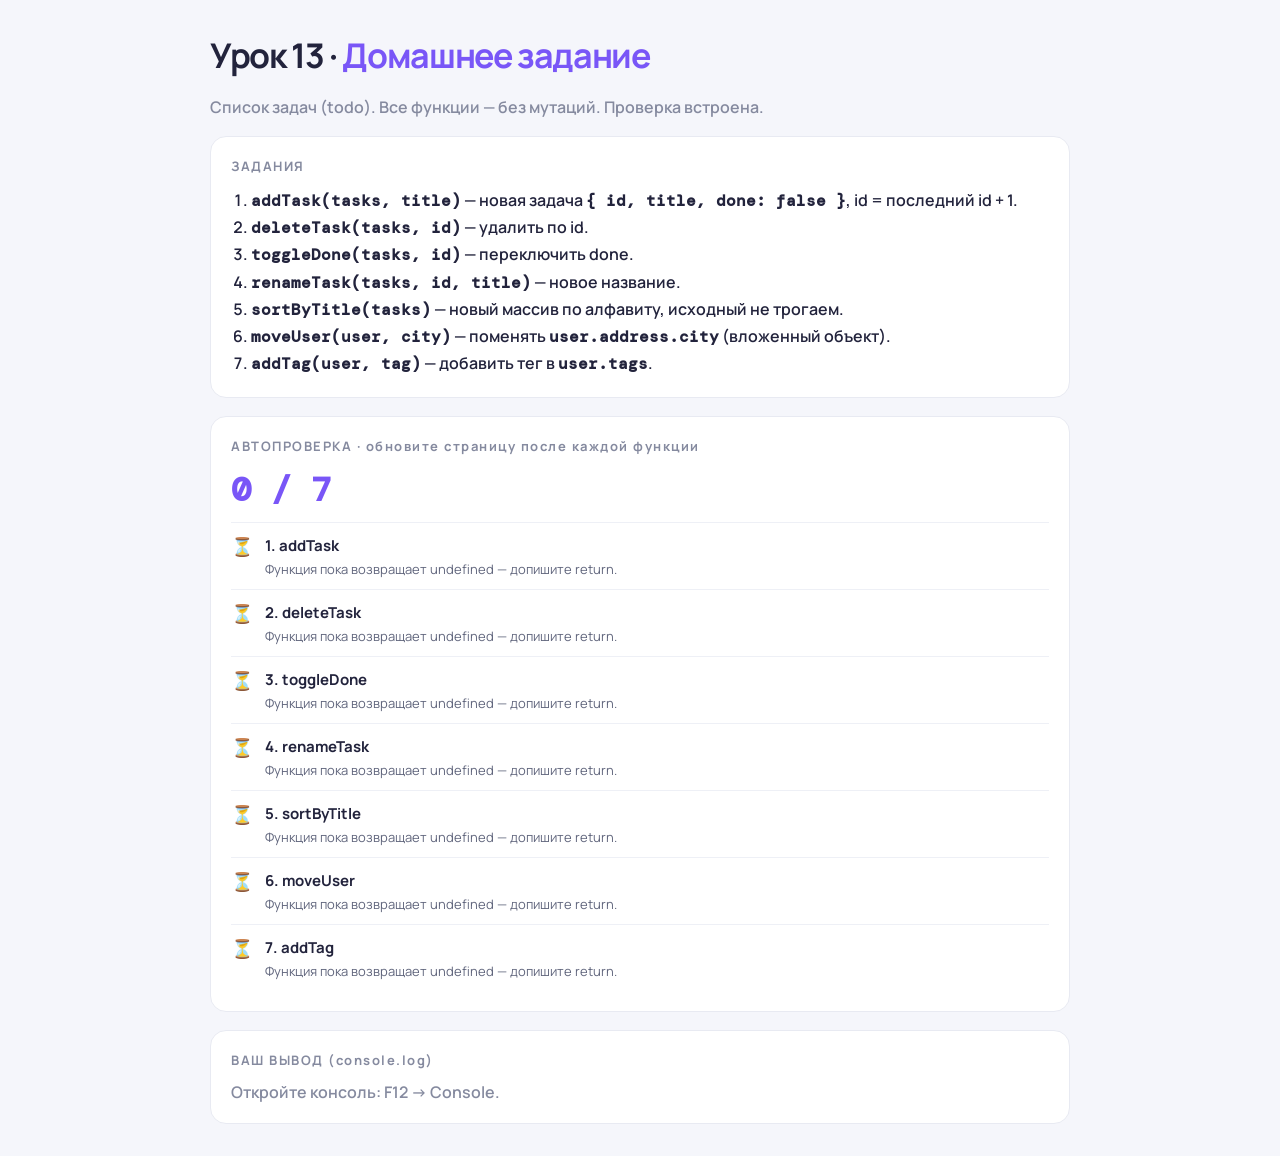
==== materials/homework/index.html @ b68f6bb7 "Lesson 13: references and immutable updates — slides, practice, homework, summary Co-Authored-By: Cl" ====
<!doctype html>
<html lang="ru">
<head>
  <meta charset="UTF-8" />
  <meta name="viewport" content="width=device-width,initial-scale=1" />
  <title>Урок 13 · Домашнее задание</title>
  <link href="https://fonts.googleapis.com/css2?family=DM+Mono:wght@400;500&family=Manrope:wght@500;700;800&display=swap" rel="stylesheet">
  <link rel="stylesheet" href="./page.css" />
</head>
<body>
  <main>
    <h1>Урок 13 · <span>Домашнее задание</span></h1>
    <p class="lead">Список задач (todo). Все функции — без мутаций. Проверка встроена.</p>
    <section class="card"><h2>ЗАДАНИЯ</h2><ol><li><code>addTask(tasks, title)</code> — новая задача <code>{ id, title, done: false }</code>, id = последний id + 1.</li><li><code>deleteTask(tasks, id)</code> — удалить по id.</li><li><code>toggleDone(tasks, id)</code> — переключить done.</li><li><code>renameTask(tasks, id, title)</code> — новое название.</li><li><code>sortByTitle(tasks)</code> — новый массив по алфавиту, исходный не трогаем.</li><li><code>moveUser(user, city)</code> — поменять <code>user.address.city</code> (вложенный объект).</li><li><code>addTag(user, tag)</code> — добавить тег в <code>user.tags</code>.</li></ol></section>
    <section class="card"><h2>АВТОПРОВЕРКА · обновите страницу после каждой функции</h2><div id="checks"></div></section>
    <section class="card"><h2>ВАШ ВЫВОД (console.log)</h2><p class="lead">Откройте консоль: F12 → Console.</p></section>
  </main>
  <script src="./check-kit.js"></script>
  <script src="./script.js"></script>
  <script src="./check.js"></script>
</body>
</html>
---- materials/homework/page.css ----
*{box-sizing:border-box}body{margin:0;font-family:Manrope,system-ui,sans-serif;background:#f5f6fb;color:#22233c;padding:32px 20px}
main{max-width:860px;margin:0 auto;display:flex;flex-direction:column;gap:18px}h1{margin:0;font-size:34px;letter-spacing:-.04em}h1 span{color:#7956f7}
.lead{color:#858a9f;font-weight:600;margin:0}.card{background:#fff;border:1px solid #e8eaf2;border-radius:16px;padding:20px}
.card h2{margin:0 0 12px;font-size:13px;letter-spacing:1.5px;color:#858a9f}.score{font:600 34px 'DM Mono',monospace;color:#7956f7;margin-bottom:10px}
.check{display:flex;gap:12px;padding:11px 0;border-top:1px solid #eef0f6}.check b{font-size:18px}.check strong{font-size:15px}.check p{margin:4px 0 0;font-size:13px;color:#61667d}
.check.bad p{color:#c4473f}code,pre{font-family:'DM Mono',ui-monospace,monospace}pre{background:#181b2d;color:#e3e7fa;border-radius:12px;padding:14px;overflow:auto;font-size:13px;margin:0}
ol{margin:0;padding-left:20px;line-height:1.7;font-weight:600}
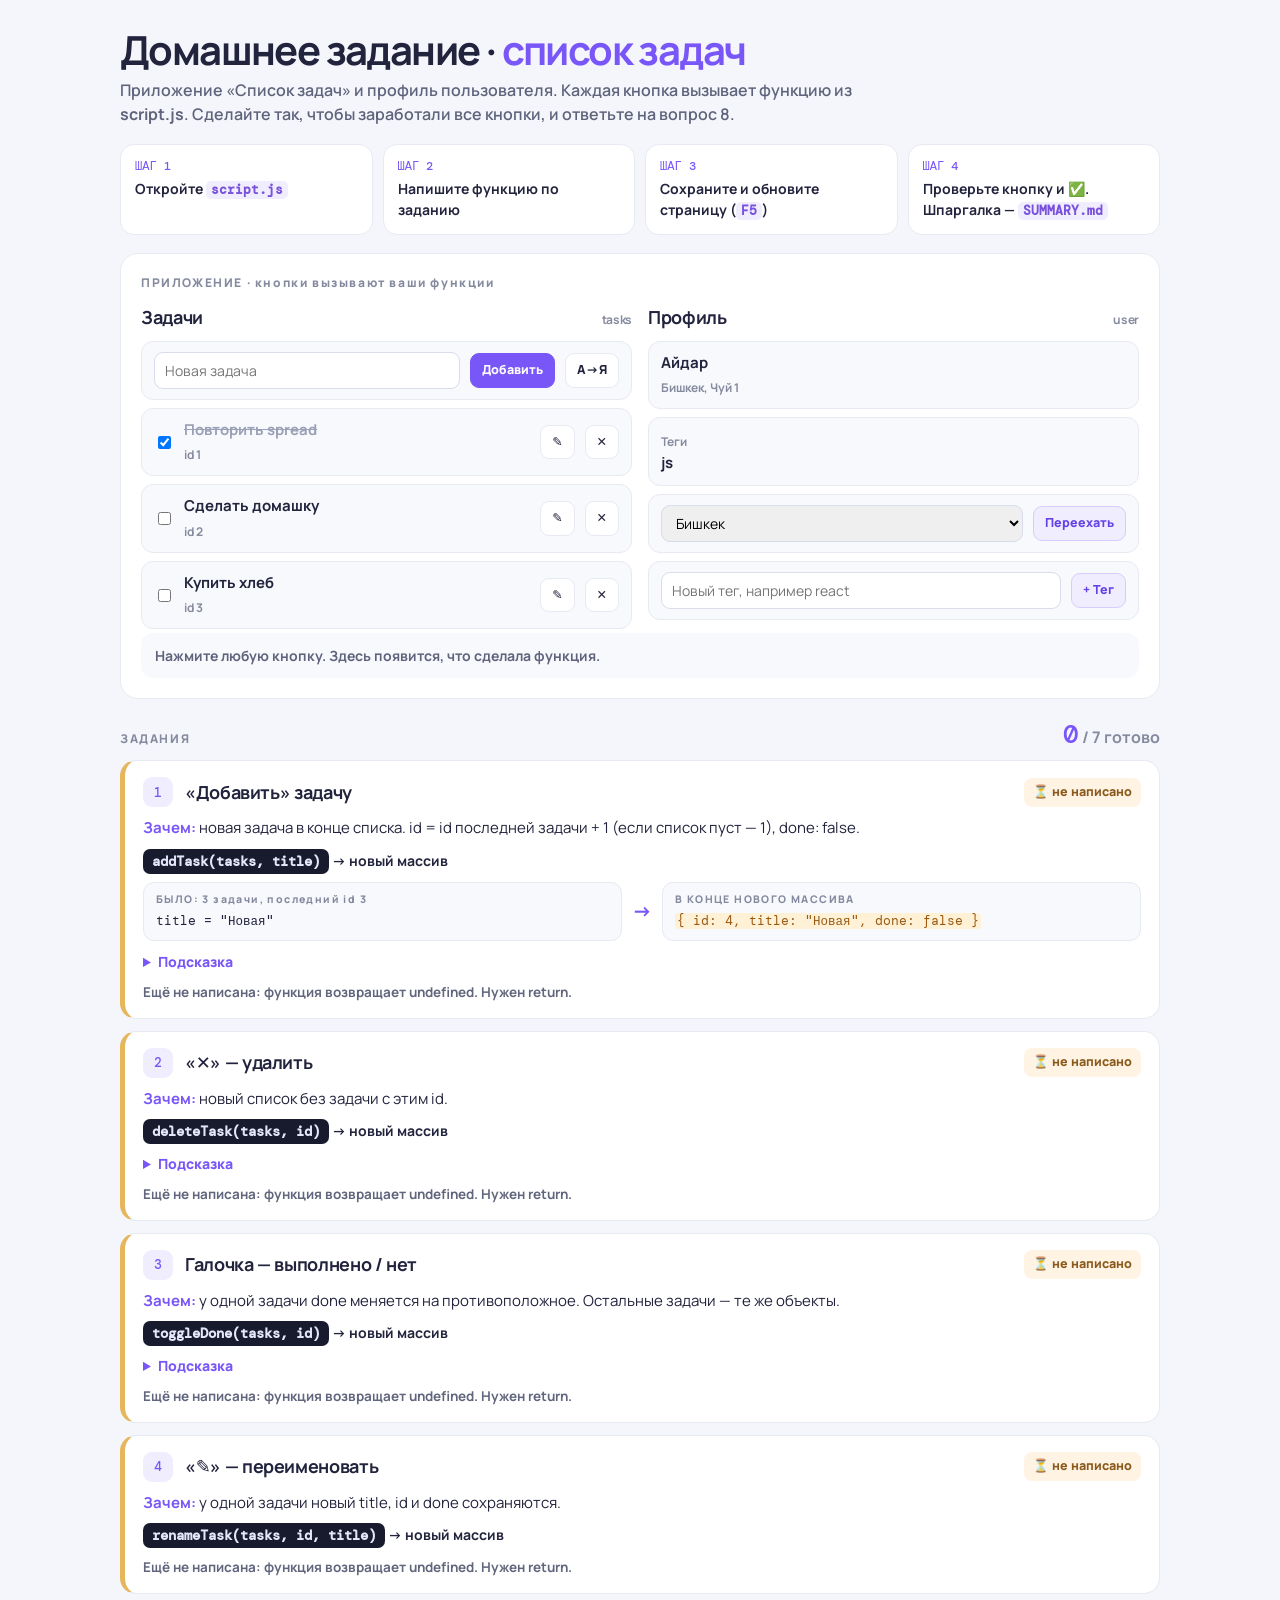
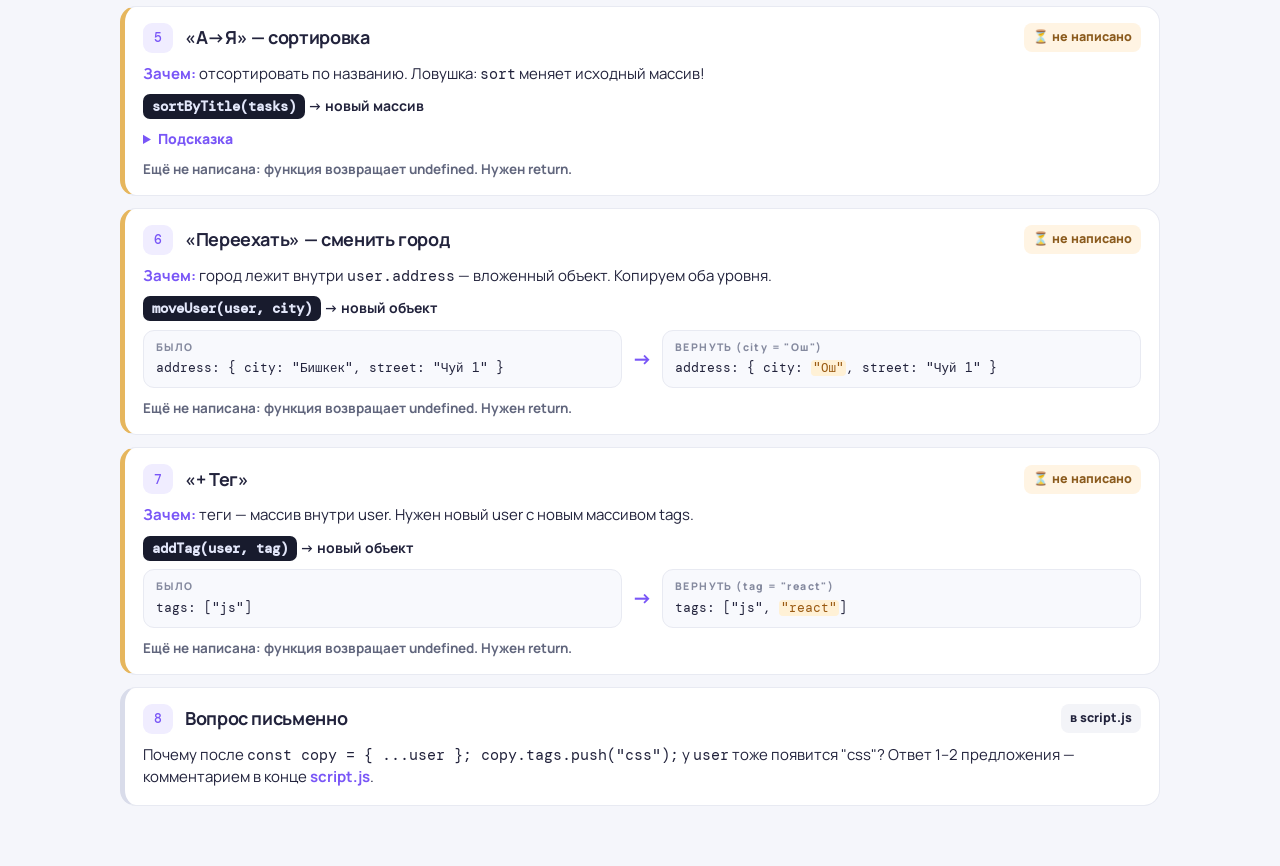
==== commit 76d30c44: "Practice: live mini-apps driven by student functions, clearer tasks; fix dark-mode text Co-Authored-" ====
--- a/materials/homework/index.html
+++ b/materials/homework/index.html
@@ -4,19 +4,105 @@
   <meta charset="UTF-8" />
   <meta name="viewport" content="width=device-width,initial-scale=1" />
   <title>Урок 13 · Домашнее задание</title>
-  <link href="https://fonts.googleapis.com/css2?family=DM+Mono:wght@400;500&family=Manrope:wght@500;700;800&display=swap" rel="stylesheet">
+  <link href="https://fonts.googleapis.com/css2?family=DM+Mono:wght@400;500&family=Manrope:wght@500;600;700;800&display=swap" rel="stylesheet">
   <link rel="stylesheet" href="./page.css" />
 </head>
 <body>
-  <main>
-    <h1>Урок 13 · <span>Домашнее задание</span></h1>
-    <p class="lead">Список задач (todo). Все функции — без мутаций. Проверка встроена.</p>
-    <section class="card"><h2>ЗАДАНИЯ</h2><ol><li><code>addTask(tasks, title)</code> — новая задача <code>{ id, title, done: false }</code>, id = последний id + 1.</li><li><code>deleteTask(tasks, id)</code> — удалить по id.</li><li><code>toggleDone(tasks, id)</code> — переключить done.</li><li><code>renameTask(tasks, id, title)</code> — новое название.</li><li><code>sortByTitle(tasks)</code> — новый массив по алфавиту, исходный не трогаем.</li><li><code>moveUser(user, city)</code> — поменять <code>user.address.city</code> (вложенный объект).</li><li><code>addTag(user, tag)</code> — добавить тег в <code>user.tags</code>.</li></ol></section>
-    <section class="card"><h2>АВТОПРОВЕРКА · обновите страницу после каждой функции</h2><div id="checks"></div></section>
-    <section class="card"><h2>ВАШ ВЫВОД (console.log)</h2><p class="lead">Откройте консоль: F12 → Console.</p></section>
-  </main>
-  <script src="./check-kit.js"></script>
-  <script src="./script.js"></script>
-  <script src="./check.js"></script>
+<main>
+  <header>
+    <h1>Домашнее задание · <span>список задач</span></h1>
+    <p class="lead">Приложение «Список задач» и профиль пользователя. Каждая кнопка вызывает функцию из <b>script.js</b>. Сделайте так, чтобы заработали все кнопки, и ответьте на вопрос 8.</p>
+  </header>
+
+  <section class="steps">
+    <div><b>ШАГ 1</b>Откройте <code>script.js</code></div>
+    <div><b>ШАГ 2</b>Напишите функцию по заданию</div>
+    <div><b>ШАГ 3</b>Сохраните и обновите страницу (<code>F5</code>)</div>
+    <div><b>ШАГ 4</b>Проверьте кнопку и ✅. Шпаргалка — <code>SUMMARY.md</code></div>
+  </section>
+
+  <section class="card">
+    <h2>ПРИЛОЖЕНИЕ · кнопки вызывают ваши функции</h2>
+    <div class="app">
+      <div>
+        <h3>Задачи <small>tasks</small></h3>
+        <div class="row" style="margin-bottom:8px"><input id="newTask" class="grow" placeholder="Новая задача" maxlength="50" /><button class="main" data-act="add">Добавить</button><button class="ghost" data-act="sort">А→Я</button></div>
+        <div class="list" id="tasks"></div>
+      </div>
+      <div>
+        <h3>Профиль <small>user</small></h3>
+        <div class="list" id="user"></div>
+        <div class="row" style="margin-top:8px"><select id="city" class="grow"><option>Бишкек</option><option>Ош</option><option>Каракол</option><option>Нарын</option></select><button data-act="move">Переехать</button></div>
+        <div class="row" style="margin-top:8px"><input id="newTag" class="grow" placeholder="Новый тег, например react" maxlength="20" /><button data-act="tag">+ Тег</button></div>
+      </div>
+    </div>
+    <div class="status" id="status">Нажмите любую кнопку. Здесь появится, что сделала функция.</div>
+  </section>
+
+  <section>
+    <div class="tasks-head"><h2>ЗАДАНИЯ</h2><div id="score"></div></div>
+    <div class="tasks">
+      <article class="task" data-task="addTask">
+        <header><span class="num">1</span><h3>«Добавить» задачу</h3><span class="badge">⏳</span></header>
+        <p class="why"><b>Зачем:</b> новая задача в конце списка. id = id последней задачи + 1 (если список пуст — 1), done: false.</p>
+        <div class="sig"><code>addTask(tasks, title)</code> → новый массив</div>
+        <div class="ba"><div><small>БЫЛО: 3 задачи, последний id 3</small><pre>title = "Новая"</pre></div><div class="arrow">→</div><div><small>В КОНЦЕ НОВОГО МАССИВА</small><pre><mark>{ id: 4, title: "Новая", done: false }</mark></pre></div></div>
+        <details><summary>Подсказка</summary><pre>Последний элемент: tasks[tasks.length - 1]
+Пустой список: tasks.length === 0</pre></details>
+        <p class="check-msg"></p>
+      </article>
+      <article class="task" data-task="deleteTask">
+        <header><span class="num">2</span><h3>«✕» — удалить</h3><span class="badge">⏳</span></header>
+        <p class="why"><b>Зачем:</b> новый список без задачи с этим id.</p>
+        <div class="sig"><code>deleteTask(tasks, id)</code> → новый массив</div>
+        <details><summary>Подсказка</summary><pre>filter</pre></details>
+        <p class="check-msg"></p>
+      </article>
+      <article class="task" data-task="toggleDone">
+        <header><span class="num">3</span><h3>Галочка — выполнено / нет</h3><span class="badge">⏳</span></header>
+        <p class="why"><b>Зачем:</b> у одной задачи done меняется на противоположное. Остальные задачи — те же объекты.</p>
+        <div class="sig"><code>toggleDone(tasks, id)</code> → новый массив</div>
+        <details><summary>Подсказка</summary><pre>map + { ...task, done: !task.done }</pre></details>
+        <p class="check-msg"></p>
+      </article>
+      <article class="task" data-task="renameTask">
+        <header><span class="num">4</span><h3>«✎» — переименовать</h3><span class="badge">⏳</span></header>
+        <p class="why"><b>Зачем:</b> у одной задачи новый title, id и done сохраняются.</p>
+        <div class="sig"><code>renameTask(tasks, id, title)</code> → новый массив</div>
+        <p class="check-msg"></p>
+      </article>
+      <article class="task" data-task="sortByTitle">
+        <header><span class="num">5</span><h3>«А→Я» — сортировка</h3><span class="badge">⏳</span></header>
+        <p class="why"><b>Зачем:</b> отсортировать по названию. Ловушка: <code>sort</code> меняет исходный массив!</p>
+        <div class="sig"><code>sortByTitle(tasks)</code> → новый массив</div>
+        <details><summary>Подсказка</summary><pre>Сначала копия массива, потом sort.
+Сравнение строк: a.title.localeCompare(b.title)</pre></details>
+        <p class="check-msg"></p>
+      </article>
+      <article class="task" data-task="moveUser">
+        <header><span class="num">6</span><h3>«Переехать» — сменить город</h3><span class="badge">⏳</span></header>
+        <p class="why"><b>Зачем:</b> город лежит внутри <code>user.address</code> — вложенный объект. Копируем оба уровня.</p>
+        <div class="sig"><code>moveUser(user, city)</code> → новый объект</div>
+        <div class="ba"><div><small>БЫЛО</small><pre>address: { city: "Бишкек", street: "Чуй 1" }</pre></div><div class="arrow">→</div><div><small>ВЕРНУТЬ (city = "Ош")</small><pre>address: { city: <mark>"Ош"</mark>, street: "Чуй 1" }</pre></div></div>
+        <p class="check-msg"></p>
+      </article>
+      <article class="task" data-task="addTag">
+        <header><span class="num">7</span><h3>«+ Тег»</h3><span class="badge">⏳</span></header>
+        <p class="why"><b>Зачем:</b> теги — массив внутри user. Нужен новый user с новым массивом tags.</p>
+        <div class="sig"><code>addTag(user, tag)</code> → новый объект</div>
+        <div class="ba"><div><small>БЫЛО</small><pre>tags: ["js"]</pre></div><div class="arrow">→</div><div><small>ВЕРНУТЬ (tag = "react")</small><pre>tags: ["js", <mark>"react"</mark>]</pre></div></div>
+        <p class="check-msg"></p>
+      </article>
+      <article class="task">
+        <header><span class="num">8</span><h3>Вопрос письменно</h3><span class="badge">в script.js</span></header>
+        <p class="why">Почему после <code>const copy = { ...user }; copy.tags.push("css");</code> у <code>user</code> тоже появится "css"? Ответ 1–2 предложения — комментарием в конце <b>script.js</b>.</p>
+      </article>
+    </div>
+  </section>
+</main>
+<script src="./kit.js"></script>
+<script src="./script.js"></script>
+<script src="./check.js"></script>
+<script src="./app.js"></script>
 </body>
 </html>
--- a/materials/homework/page.css
+++ b/materials/homework/page.css
@@ -1,7 +1,46 @@
-*{box-sizing:border-box}body{margin:0;font-family:Manrope,system-ui,sans-serif;background:#f5f6fb;color:#22233c;padding:32px 20px}
-main{max-width:860px;margin:0 auto;display:flex;flex-direction:column;gap:18px}h1{margin:0;font-size:34px;letter-spacing:-.04em}h1 span{color:#7956f7}
-.lead{color:#858a9f;font-weight:600;margin:0}.card{background:#fff;border:1px solid #e8eaf2;border-radius:16px;padding:20px}
-.card h2{margin:0 0 12px;font-size:13px;letter-spacing:1.5px;color:#858a9f}.score{font:600 34px 'DM Mono',monospace;color:#7956f7;margin-bottom:10px}
-.check{display:flex;gap:12px;padding:11px 0;border-top:1px solid #eef0f6}.check b{font-size:18px}.check strong{font-size:15px}.check p{margin:4px 0 0;font-size:13px;color:#61667d}
-.check.bad p{color:#c4473f}code,pre{font-family:'DM Mono',ui-monospace,monospace}pre{background:#181b2d;color:#e3e7fa;border-radius:12px;padding:14px;overflow:auto;font-size:13px;margin:0}
-ol{margin:0;padding-left:20px;line-height:1.7;font-weight:600}
+*{box-sizing:border-box}
+body{margin:0;font-family:Manrope,system-ui,sans-serif;background:#f5f6fb;color:#22233c;padding:28px 18px 60px;line-height:1.5}
+main{max-width:1040px;margin:0 auto;display:flex;flex-direction:column;gap:18px}
+code,pre{font-family:'DM Mono',ui-monospace,monospace}
+h1{margin:0;font-size:clamp(28px,4vw,40px);letter-spacing:-.04em;line-height:1.1}h1 span{color:#7956f7}
+h2{margin:0 0 12px;font-size:12px;letter-spacing:1.6px;color:#858a9f;font-weight:800}
+.lead{color:#5f647c;font-weight:600;margin:6px 0 0;font-size:16px;max-width:760px}
+.card{background:#fff;border:1px solid #e8eaf2;border-radius:18px;padding:20px}
+.steps{display:grid;grid-template-columns:repeat(4,1fr);gap:10px}
+.steps div{background:#fff;border:1px solid #e8eaf2;border-radius:14px;padding:13px 14px;font-weight:700;font-size:14px}
+.steps b{display:block;color:#7956f7;font:500 12px 'DM Mono',monospace;margin-bottom:4px}
+.steps code{background:#f0edff;color:#7951db;padding:1px 5px;border-radius:5px;font-size:12.5px}
+.app{display:grid;grid-template-columns:1fr 1fr;gap:16px}
+.app h3{margin:0 0 10px;font-size:18px;letter-spacing:-.02em;display:flex;justify-content:space-between;align-items:baseline}
+.app h3 small{font-size:12px;color:#858a9f;font-weight:700}
+.list{display:flex;flex-direction:column;gap:8px}
+.row{display:flex;align-items:center;gap:10px;border:1px solid #e8eaf2;background:#f8f9fd;border-radius:12px;padding:10px 12px}
+.row .grow{flex:1;min-width:0}.row strong{display:block;font-size:15px}.row small{color:#858a9f;font-weight:700;font-size:12px}
+.row.done strong{text-decoration:line-through;color:#9aa0b5}
+.empty{border:1px dashed #d9dcea;border-radius:12px;padding:18px;text-align:center;color:#858a9f;font-weight:700}
+button{font:inherit;cursor:pointer;border-radius:9px;border:1px solid #d7ccff;background:#f0edff;color:#6542e6;font-weight:800;font-size:12.5px;padding:7px 11px;white-space:nowrap}
+button:hover{border-color:#7956f7}button.main{background:#7956f7;color:#fff;border-color:#7956f7}button.ghost{background:#fff;border-color:#e8eaf2;color:#22233c}
+input,select{font:inherit;border:1px solid #d9dcea;border-radius:9px;padding:7px 10px;font-size:14px;min-width:0}
+.total{margin-top:10px;display:flex;justify-content:space-between;font-weight:800;font-size:17px;padding:10px 4px 0;border-top:1px solid #eef0f6}
+.status{margin-top:4px;border-radius:12px;padding:12px 14px;font-weight:700;font-size:14px;background:#f8f9fd;color:#5f647c}
+.status.ok{background:#e6f8f1;color:#13704f}.status.bad{background:#fdeef0;color:#b13a4f}.status.wait{background:#fff4e3;color:#8a5a1c}
+.tasks-head{display:flex;justify-content:space-between;align-items:baseline;gap:12px;flex-wrap:wrap}
+#score{font-weight:700;color:#858a9f}#score b{font:500 26px 'DM Mono',monospace;color:#7956f7}
+.tasks{display:flex;flex-direction:column;gap:12px}
+.task{background:#fff;border:1px solid #e8eaf2;border-left:5px solid #d9dcea;border-radius:16px;padding:16px 18px;display:flex;flex-direction:column;gap:10px}
+.task.ok{border-left-color:#2caf8b}.task.bad{border-left-color:#d86078}.task.wait{border-left-color:#e6b65d}
+.task header{display:flex;align-items:center;gap:12px}.task header h3{margin:0;flex:1;font-size:18px;letter-spacing:-.02em}
+.num{width:30px;height:30px;border-radius:9px;background:#f0edff;color:#7956f7;display:grid;place-items:center;font:500 13px 'DM Mono',monospace;flex:none}
+.badge{font-size:12.5px;font-weight:800;border-radius:8px;padding:5px 9px;background:#f3f4f8;white-space:nowrap}
+.task.ok .badge{background:#e6f8f1;color:#13704f}.task.bad .badge{background:#fdeef0;color:#b13a4f}.task.wait .badge{background:#fff4e3;color:#8a5a1c}
+.why{margin:0;font-size:15px}.why b{color:#7956f7}
+.sig{font-size:14px;font-weight:700}.sig code{background:#181b2d;color:#e3e7fa;padding:4px 9px;border-radius:7px;font-size:13.5px}
+.ba{display:grid;grid-template-columns:1fr auto 1fr;gap:10px;align-items:stretch}
+.ba>div:not(.arrow){background:#f8f9fd;border:1px solid #e8eaf2;border-radius:11px;padding:9px 12px;min-width:0}
+.ba small{display:block;font-size:10.5px;letter-spacing:1.4px;font-weight:800;color:#858a9f;margin-bottom:4px}
+.ba pre{margin:0;font-size:12.5px;white-space:pre-wrap;color:#22233c}.ba .arrow{align-self:center;color:#7956f7;font-weight:800;font-size:20px}
+.ba mark{background:#fff1d6;color:#9a5a12;border-radius:4px;padding:0 2px}
+details{font-size:14px}summary{cursor:pointer;font-weight:800;color:#7956f7}details pre{background:#181b2d;color:#e3e7fa;border-radius:10px;padding:10px 12px;margin:8px 0 0;font-size:13px;white-space:pre-wrap}
+.check-msg{margin:0;font-size:13.5px;font-weight:700;color:#61667d}.task.bad .check-msg{color:#b13a4f}.task.ok .check-msg{color:#13704f}
+.note{font-size:13.5px;color:#61667d;font-weight:600;margin:0}
+@media(max-width:760px){.app,.steps{grid-template-columns:1fr}.ba{grid-template-columns:1fr}.ba .arrow{transform:rotate(90deg);justify-self:center}}
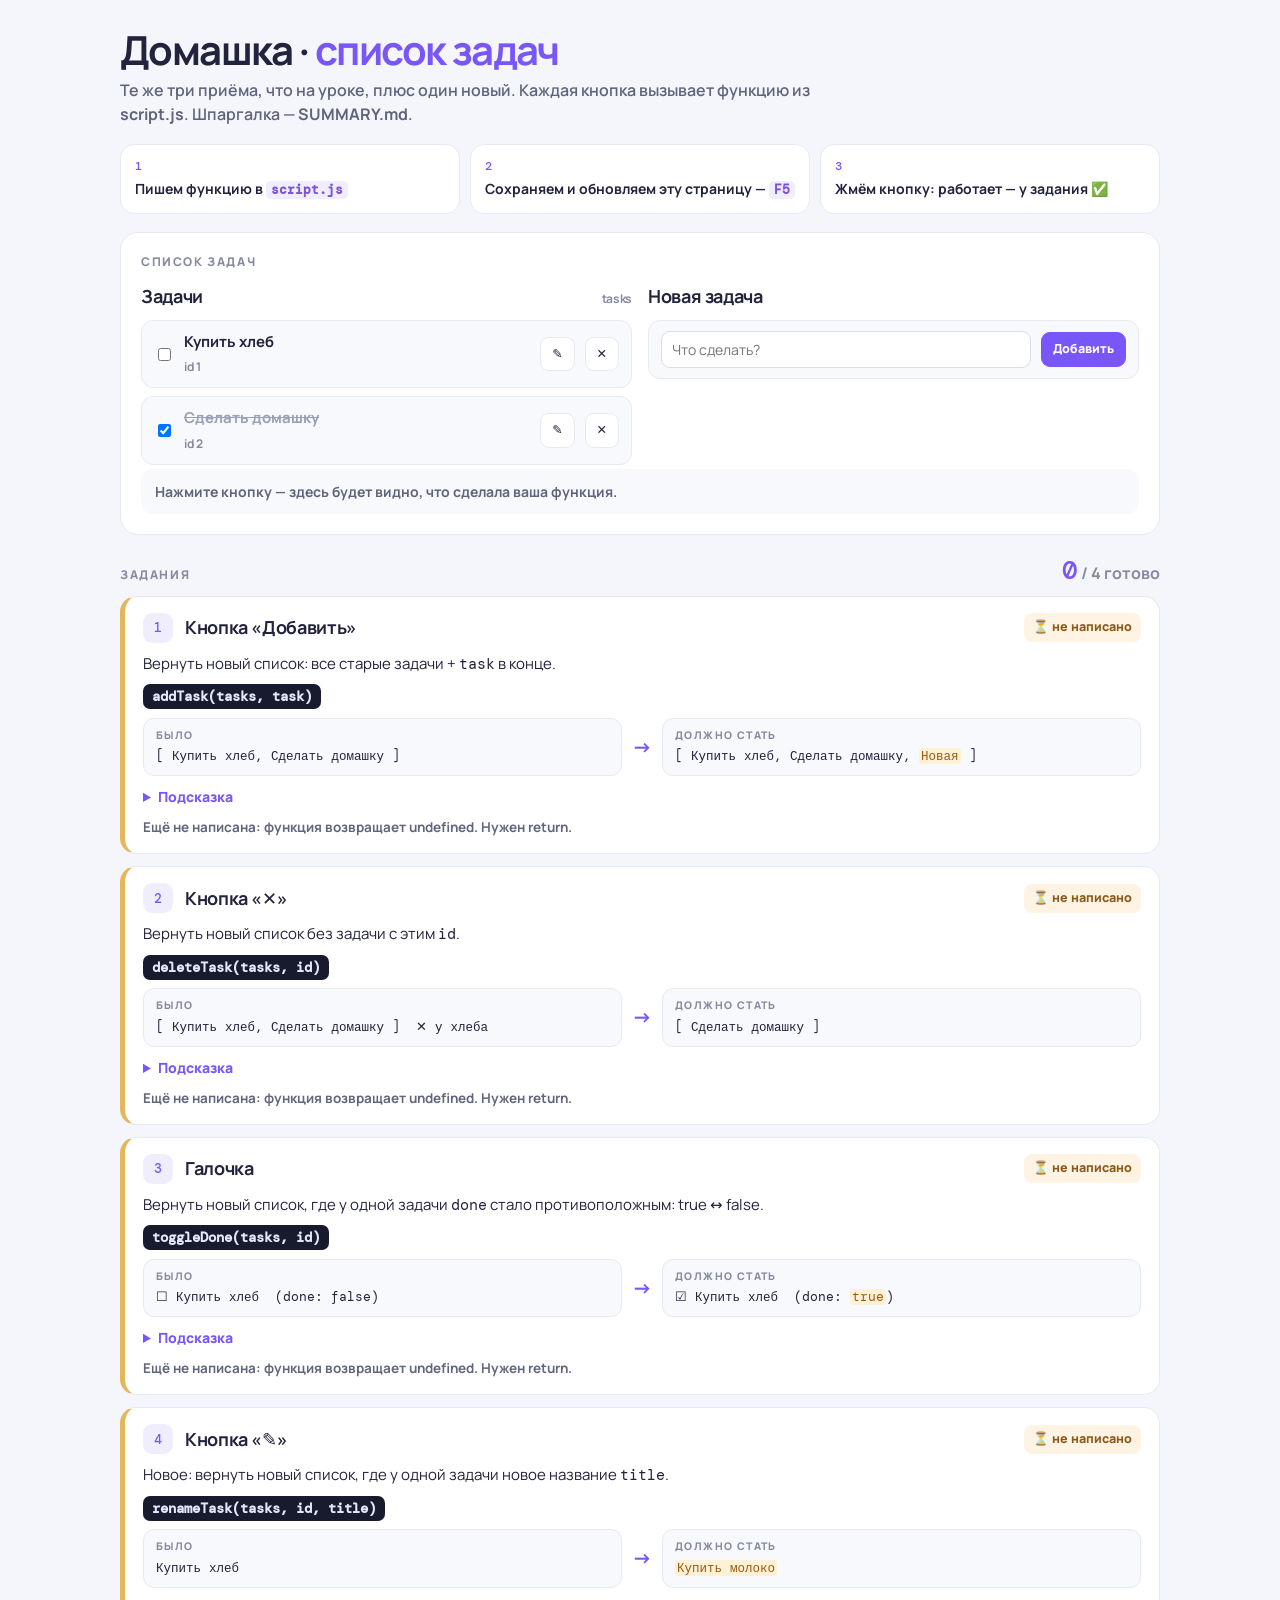
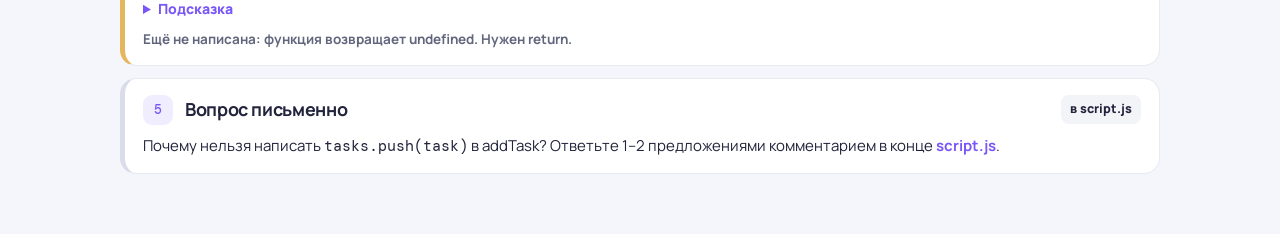
==== commit c33f0d88: "Simplify practice: two files per folder, three one-line functions each Co-Authored-By: Claude Opus 5" ====
--- a/materials/homework/index.html
+++ b/materials/homework/index.html
@@ -1,108 +1,237 @@
 <!doctype html>
 <html lang="ru">
 <head>
-  <meta charset="UTF-8" />
-  <meta name="viewport" content="width=device-width,initial-scale=1" />
-  <title>Урок 13 · Домашнее задание</title>
-  <link href="https://fonts.googleapis.com/css2?family=DM+Mono:wght@400;500&family=Manrope:wght@500;600;700;800&display=swap" rel="stylesheet">
-  <link rel="stylesheet" href="./page.css" />
+<meta charset="UTF-8" />
+<meta name="viewport" content="width=device-width,initial-scale=1" />
+<title>Урок 13 · Домашнее задание</title>
+<link href="https://fonts.googleapis.com/css2?family=DM+Mono:wght@400;500&family=Manrope:wght@500;600;700;800&display=swap" rel="stylesheet">
+<style>
+*{box-sizing:border-box}
+body{margin:0;font-family:Manrope,system-ui,sans-serif;background:#f5f6fb;color:#22233c;padding:28px 18px 60px;line-height:1.5}
+main{max-width:1040px;margin:0 auto;display:flex;flex-direction:column;gap:18px}
+code,pre{font-family:'DM Mono',ui-monospace,monospace}
+h1{margin:0;font-size:clamp(28px,4vw,40px);letter-spacing:-.04em;line-height:1.1}h1 span{color:#7956f7}
+h2{margin:0 0 12px;font-size:12px;letter-spacing:1.6px;color:#858a9f;font-weight:800}
+.lead{color:#5f647c;font-weight:600;margin:6px 0 0;font-size:16px;max-width:760px}
+.card{background:#fff;border:1px solid #e8eaf2;border-radius:18px;padding:20px}
+.steps{display:grid;grid-template-columns:repeat(3,1fr);gap:10px}
+.steps div{background:#fff;border:1px solid #e8eaf2;border-radius:14px;padding:13px 14px;font-weight:700;font-size:14px}
+.steps b{display:block;color:#7956f7;font:500 12px 'DM Mono',monospace;margin-bottom:4px}
+.steps code{background:#f0edff;color:#7951db;padding:1px 5px;border-radius:5px;font-size:12.5px}
+.app{display:grid;grid-template-columns:1fr 1fr;gap:16px}
+.app h3{margin:0 0 10px;font-size:18px;letter-spacing:-.02em;display:flex;justify-content:space-between;align-items:baseline}
+.app h3 small{font-size:12px;color:#858a9f;font-weight:700}
+.list{display:flex;flex-direction:column;gap:8px}
+.row{display:flex;align-items:center;gap:10px;border:1px solid #e8eaf2;background:#f8f9fd;border-radius:12px;padding:10px 12px}
+.row .grow{flex:1;min-width:0}.row strong{display:block;font-size:15px}.row small{color:#858a9f;font-weight:700;font-size:12px}
+.row.done strong{text-decoration:line-through;color:#9aa0b5}
+.empty{border:1px dashed #d9dcea;border-radius:12px;padding:18px;text-align:center;color:#858a9f;font-weight:700}
+button{font:inherit;cursor:pointer;border-radius:9px;border:1px solid #d7ccff;background:#f0edff;color:#6542e6;font-weight:800;font-size:12.5px;padding:7px 11px;white-space:nowrap}
+button:hover{border-color:#7956f7}button.main{background:#7956f7;color:#fff;border-color:#7956f7}button.ghost{background:#fff;border-color:#e8eaf2;color:#22233c}
+input,select{font:inherit;border:1px solid #d9dcea;border-radius:9px;padding:7px 10px;font-size:14px;min-width:0}
+.total{margin-top:10px;display:flex;justify-content:space-between;font-weight:800;font-size:17px;padding:10px 4px 0;border-top:1px solid #eef0f6}
+.status{margin-top:4px;border-radius:12px;padding:12px 14px;font-weight:700;font-size:14px;background:#f8f9fd;color:#5f647c}
+.status.ok{background:#e6f8f1;color:#13704f}.status.bad{background:#fdeef0;color:#b13a4f}.status.wait{background:#fff4e3;color:#8a5a1c}
+.tasks-head{display:flex;justify-content:space-between;align-items:baseline;gap:12px;flex-wrap:wrap}
+#score{font-weight:700;color:#858a9f}#score b{font:500 26px 'DM Mono',monospace;color:#7956f7}
+.tasks{display:flex;flex-direction:column;gap:12px}
+.task{background:#fff;border:1px solid #e8eaf2;border-left:5px solid #d9dcea;border-radius:16px;padding:16px 18px;display:flex;flex-direction:column;gap:10px}
+.task.ok{border-left-color:#2caf8b}.task.bad{border-left-color:#d86078}.task.wait{border-left-color:#e6b65d}
+.task header{display:flex;align-items:center;gap:12px}.task header h3{margin:0;flex:1;font-size:18px;letter-spacing:-.02em}
+.num{width:30px;height:30px;border-radius:9px;background:#f0edff;color:#7956f7;display:grid;place-items:center;font:500 13px 'DM Mono',monospace;flex:none}
+.badge{font-size:12.5px;font-weight:800;border-radius:8px;padding:5px 9px;background:#f3f4f8;white-space:nowrap}
+.task.ok .badge{background:#e6f8f1;color:#13704f}.task.bad .badge{background:#fdeef0;color:#b13a4f}.task.wait .badge{background:#fff4e3;color:#8a5a1c}
+.why{margin:0;font-size:15px}.why b{color:#7956f7}
+.sig{font-size:14px;font-weight:700}.sig code{background:#181b2d;color:#e3e7fa;padding:4px 9px;border-radius:7px;font-size:13.5px}
+.ba{display:grid;grid-template-columns:1fr auto 1fr;gap:10px;align-items:stretch}
+.ba>div:not(.arrow){background:#f8f9fd;border:1px solid #e8eaf2;border-radius:11px;padding:9px 12px;min-width:0}
+.ba small{display:block;font-size:10.5px;letter-spacing:1.4px;font-weight:800;color:#858a9f;margin-bottom:4px}
+.ba pre{margin:0;font-size:12.5px;white-space:pre-wrap;color:#22233c}.ba .arrow{align-self:center;color:#7956f7;font-weight:800;font-size:20px}
+.ba mark{background:#fff1d6;color:#9a5a12;border-radius:4px;padding:0 2px}
+details{font-size:14px}summary{cursor:pointer;font-weight:800;color:#7956f7}details pre{background:#181b2d;color:#e3e7fa;border-radius:10px;padding:10px 12px;margin:8px 0 0;font-size:13px;white-space:pre-wrap}
+.check-msg{margin:0;font-size:13.5px;font-weight:700;color:#61667d}.task.bad .check-msg{color:#b13a4f}.task.ok .check-msg{color:#13704f}
+.note{font-size:13.5px;color:#61667d;font-weight:600;margin:0}
+@media(max-width:760px){.app,.steps{grid-template-columns:1fr}.ba{grid-template-columns:1fr}.ba .arrow{transform:rotate(90deg);justify-self:center}}
+
+</style>
 </head>
 <body>
 <main>
   <header>
-    <h1>Домашнее задание · <span>список задач</span></h1>
-    <p class="lead">Приложение «Список задач» и профиль пользователя. Каждая кнопка вызывает функцию из <b>script.js</b>. Сделайте так, чтобы заработали все кнопки, и ответьте на вопрос 8.</p>
+    <h1>Домашка · <span>список задач</span></h1>
+    <p class="lead">Те же три приёма, что на уроке, плюс один новый. Каждая кнопка вызывает функцию из <b>script.js</b>. Шпаргалка — <b>SUMMARY.md</b>.</p>
   </header>
-
   <section class="steps">
-    <div><b>ШАГ 1</b>Откройте <code>script.js</code></div>
-    <div><b>ШАГ 2</b>Напишите функцию по заданию</div>
-    <div><b>ШАГ 3</b>Сохраните и обновите страницу (<code>F5</code>)</div>
-    <div><b>ШАГ 4</b>Проверьте кнопку и ✅. Шпаргалка — <code>SUMMARY.md</code></div>
+    <div><b>1</b>Пишем функцию в <code>script.js</code></div>
+    <div><b>2</b>Сохраняем и обновляем эту страницу — <code>F5</code></div>
+    <div><b>3</b>Жмём кнопку: работает — у задания ✅</div>
   </section>
-
   <section class="card">
-    <h2>ПРИЛОЖЕНИЕ · кнопки вызывают ваши функции</h2>
+    <h2>СПИСОК ЗАДАЧ</h2>
     <div class="app">
-      <div>
-        <h3>Задачи <small>tasks</small></h3>
-        <div class="row" style="margin-bottom:8px"><input id="newTask" class="grow" placeholder="Новая задача" maxlength="50" /><button class="main" data-act="add">Добавить</button><button class="ghost" data-act="sort">А→Я</button></div>
-        <div class="list" id="tasks"></div>
-      </div>
-      <div>
-        <h3>Профиль <small>user</small></h3>
-        <div class="list" id="user"></div>
-        <div class="row" style="margin-top:8px"><select id="city" class="grow"><option>Бишкек</option><option>Ош</option><option>Каракол</option><option>Нарын</option></select><button data-act="move">Переехать</button></div>
-        <div class="row" style="margin-top:8px"><input id="newTag" class="grow" placeholder="Новый тег, например react" maxlength="20" /><button data-act="tag">+ Тег</button></div>
-      </div>
+      <div><h3>Задачи <small>tasks</small></h3><div class="list" id="tasks"></div></div>
+      <div><h3>Новая задача</h3><div class="row"><input id="newTask" class="grow" placeholder="Что сделать?" maxlength="50" /><button class="main" data-act="add">Добавить</button></div></div>
     </div>
-    <div class="status" id="status">Нажмите любую кнопку. Здесь появится, что сделала функция.</div>
+    <div class="status" id="status">Нажмите кнопку — здесь будет видно, что сделала ваша функция.</div>
   </section>
-
   <section>
     <div class="tasks-head"><h2>ЗАДАНИЯ</h2><div id="score"></div></div>
-    <div class="tasks">
-      <article class="task" data-task="addTask">
-        <header><span class="num">1</span><h3>«Добавить» задачу</h3><span class="badge">⏳</span></header>
-        <p class="why"><b>Зачем:</b> новая задача в конце списка. id = id последней задачи + 1 (если список пуст — 1), done: false.</p>
-        <div class="sig"><code>addTask(tasks, title)</code> → новый массив</div>
-        <div class="ba"><div><small>БЫЛО: 3 задачи, последний id 3</small><pre>title = "Новая"</pre></div><div class="arrow">→</div><div><small>В КОНЦЕ НОВОГО МАССИВА</small><pre><mark>{ id: 4, title: "Новая", done: false }</mark></pre></div></div>
-        <details><summary>Подсказка</summary><pre>Последний элемент: tasks[tasks.length - 1]
-Пустой список: tasks.length === 0</pre></details>
-        <p class="check-msg"></p>
-      </article>
-      <article class="task" data-task="deleteTask">
-        <header><span class="num">2</span><h3>«✕» — удалить</h3><span class="badge">⏳</span></header>
-        <p class="why"><b>Зачем:</b> новый список без задачи с этим id.</p>
-        <div class="sig"><code>deleteTask(tasks, id)</code> → новый массив</div>
-        <details><summary>Подсказка</summary><pre>filter</pre></details>
-        <p class="check-msg"></p>
-      </article>
-      <article class="task" data-task="toggleDone">
-        <header><span class="num">3</span><h3>Галочка — выполнено / нет</h3><span class="badge">⏳</span></header>
-        <p class="why"><b>Зачем:</b> у одной задачи done меняется на противоположное. Остальные задачи — те же объекты.</p>
-        <div class="sig"><code>toggleDone(tasks, id)</code> → новый массив</div>
-        <details><summary>Подсказка</summary><pre>map + { ...task, done: !task.done }</pre></details>
-        <p class="check-msg"></p>
-      </article>
-      <article class="task" data-task="renameTask">
-        <header><span class="num">4</span><h3>«✎» — переименовать</h3><span class="badge">⏳</span></header>
-        <p class="why"><b>Зачем:</b> у одной задачи новый title, id и done сохраняются.</p>
-        <div class="sig"><code>renameTask(tasks, id, title)</code> → новый массив</div>
-        <p class="check-msg"></p>
-      </article>
-      <article class="task" data-task="sortByTitle">
-        <header><span class="num">5</span><h3>«А→Я» — сортировка</h3><span class="badge">⏳</span></header>
-        <p class="why"><b>Зачем:</b> отсортировать по названию. Ловушка: <code>sort</code> меняет исходный массив!</p>
-        <div class="sig"><code>sortByTitle(tasks)</code> → новый массив</div>
-        <details><summary>Подсказка</summary><pre>Сначала копия массива, потом sort.
-Сравнение строк: a.title.localeCompare(b.title)</pre></details>
-        <p class="check-msg"></p>
-      </article>
-      <article class="task" data-task="moveUser">
-        <header><span class="num">6</span><h3>«Переехать» — сменить город</h3><span class="badge">⏳</span></header>
-        <p class="why"><b>Зачем:</b> город лежит внутри <code>user.address</code> — вложенный объект. Копируем оба уровня.</p>
-        <div class="sig"><code>moveUser(user, city)</code> → новый объект</div>
-        <div class="ba"><div><small>БЫЛО</small><pre>address: { city: "Бишкек", street: "Чуй 1" }</pre></div><div class="arrow">→</div><div><small>ВЕРНУТЬ (city = "Ош")</small><pre>address: { city: <mark>"Ош"</mark>, street: "Чуй 1" }</pre></div></div>
-        <p class="check-msg"></p>
-      </article>
-      <article class="task" data-task="addTag">
-        <header><span class="num">7</span><h3>«+ Тег»</h3><span class="badge">⏳</span></header>
-        <p class="why"><b>Зачем:</b> теги — массив внутри user. Нужен новый user с новым массивом tags.</p>
-        <div class="sig"><code>addTag(user, tag)</code> → новый объект</div>
-        <div class="ba"><div><small>БЫЛО</small><pre>tags: ["js"]</pre></div><div class="arrow">→</div><div><small>ВЕРНУТЬ (tag = "react")</small><pre>tags: ["js", <mark>"react"</mark>]</pre></div></div>
-        <p class="check-msg"></p>
-      </article>
-      <article class="task">
-        <header><span class="num">8</span><h3>Вопрос письменно</h3><span class="badge">в script.js</span></header>
-        <p class="why">Почему после <code>const copy = { ...user }; copy.tags.push("css");</code> у <code>user</code> тоже появится "css"? Ответ 1–2 предложения — комментарием в конце <b>script.js</b>.</p>
-      </article>
-    </div>
+    <div class="tasks"><article class="task" data-task="addTask"><header><span class="num">1</span><h3>Кнопка «Добавить»</h3><span class="badge">⏳</span></header><p class="why">Вернуть новый список: все старые задачи + <code>task</code> в конце.</p><div class="sig"><code>addTask(tasks, task)</code></div><div class="ba"><div><small>БЫЛО</small><pre>[ Купить хлеб, Сделать домашку ]</pre></div><div class="arrow">→</div><div><small>ДОЛЖНО СТАТЬ</small><pre>[ Купить хлеб, Сделать домашку, <mark>Новая</mark> ]</pre></div></div><details><summary>Подсказка</summary><pre>spread</pre></details><p class="check-msg"></p></article><article class="task" data-task="deleteTask"><header><span class="num">2</span><h3>Кнопка «✕»</h3><span class="badge">⏳</span></header><p class="why">Вернуть новый список без задачи с этим <code>id</code>.</p><div class="sig"><code>deleteTask(tasks, id)</code></div><div class="ba"><div><small>БЫЛО</small><pre>[ Купить хлеб, Сделать домашку ]  ✕ у хлеба</pre></div><div class="arrow">→</div><div><small>ДОЛЖНО СТАТЬ</small><pre>[ Сделать домашку ]</pre></div></div><details><summary>Подсказка</summary><pre>filter</pre></details><p class="check-msg"></p></article><article class="task" data-task="toggleDone"><header><span class="num">3</span><h3>Галочка</h3><span class="badge">⏳</span></header><p class="why">Вернуть новый список, где у одной задачи <code>done</code> стало противоположным: true ↔ false.</p><div class="sig"><code>toggleDone(tasks, id)</code></div><div class="ba"><div><small>БЫЛО</small><pre>☐ Купить хлеб  (done: false)</pre></div><div class="arrow">→</div><div><small>ДОЛЖНО СТАТЬ</small><pre>☑ Купить хлеб  (done: <mark>true</mark>)</pre></div></div><details><summary>Подсказка</summary><pre>map + { ...task, done: !task.done }</pre></details><p class="check-msg"></p></article><article class="task" data-task="renameTask"><header><span class="num">4</span><h3>Кнопка «✎»</h3><span class="badge">⏳</span></header><p class="why">Новое: вернуть новый список, где у одной задачи новое название <code>title</code>.</p><div class="sig"><code>renameTask(tasks, id, title)</code></div><div class="ba"><div><small>БЫЛО</small><pre>Купить хлеб</pre></div><div class="arrow">→</div><div><small>ДОЛЖНО СТАТЬ</small><pre><mark>Купить молоко</mark></pre></div></div><details><summary>Подсказка</summary><pre>Как toggleDone, только меняем title.</pre></details><p class="check-msg"></p></article><article class="task"><header><span class="num">5</span><h3>Вопрос письменно</h3><span class="badge">в script.js</span></header><p class="why">Почему нельзя написать <code>tasks.push(task)</code> в addTask? Ответьте 1–2 предложениями комментарием в конце <b>script.js</b>.</p></article></div>
   </section>
 </main>
-<script src="./kit.js"></script>
+<script>
+/* Урок 13 · общий помощник страницы: автопроверка + вызов ваших функций из кнопок.
+   Этот файл менять не нужно. */
+(function () {
+  const results = [];
+  const cache = new WeakMap();
+  const ARR = 'Код меняет исходный массив (push, pop, shift, unshift, splice, sort, reverse или arr[i] = …).';
+  function mutation(what) { const e = new Error('Мутация! ' + what + ' Входные данные менять нельзя — верните новый массив/объект.'); e.isMutation = true; throw e; }
+  function protect(x) {
+    if (!x || typeof x !== 'object') return x;
+    if (cache.has(x)) return cache.get(x);
+    const p = new Proxy(x, {
+      get: (t, k) => protect(t[k]),
+      set: (t, k) => mutation(Array.isArray(t) ? ARR : 'Код меняет свойство «' + String(k) + '» исходного объекта.'),
+      deleteProperty: (t, k) => mutation(Array.isArray(t) ? ARR : 'Код удаляет «' + String(k) + '» из исходного объекта.'),
+      defineProperty: () => mutation('Код меняет исходные данные.'),
+    });
+    cache.set(x, p);
+    return p;
+  }
+  const clone = (x) => (x === undefined ? undefined : JSON.parse(JSON.stringify(x)));
+  const same = (a, b) => JSON.stringify(a) === JSON.stringify(b);
+  const fail = (msg) => { throw new Error(msg); };
+  const esc = (s) => String(s).replace(/[&<>"]/g, (c) => ({ '&': '&amp;', '<': '&lt;', '>': '&gt;', '"': '&quot;' }[c]));
+  const taskNo = (name) => { const n = document.querySelector('[data-task="' + name + '"] .num'); return n ? ' Это задание ' + n.textContent + '.' : ''; };
+  const missing = (name) => 'Функция ' + name + ' не найдена. Если вы её написали — откройте консоль (F12): там ошибка в коде.';
+  const errText = (e) => (e.isMutation ? e.message : (e.constructor !== Error ? 'Ошибка в коде: ' + e.message : e.message));
+
+  // Автопроверка одного задания
+  window.check = function (fnName, run) {
+    const fn = window[fnName];
+    if (typeof fn !== 'function') { results.push({ fnName, status: 'wait', msg: missing(fnName) }); return; }
+    try {
+      const out = run(fn, { freeze: (x) => protect(clone(x)), same, fail });
+      if (out === 'wait') results.push({ fnName, status: 'wait', msg: 'Ещё не написана: функция возвращает undefined. Нужен return.' });
+      else results.push({ fnName, status: 'ok', msg: 'Готово! Проверка пройдена.' });
+    } catch (e) {
+      results.push({ fnName, status: 'bad', msg: errText(e) });
+    }
+  };
+
+  window.reportChecks = function () {
+    const icon = { ok: '✅', bad: '❌', wait: '⏳' };
+    const ok = results.filter((r) => r.status === 'ok').length;
+    console.log('%cПроверка: ' + ok + ' из ' + results.length, 'font-weight:bold;font-size:14px');
+    results.forEach((r) => console.log(icon[r.status] + ' ' + r.fnName + ' — ' + r.msg));
+    const score = document.getElementById('score');
+    if (score) score.innerHTML = '<b>' + ok + '</b> / ' + results.length + ' готово';
+    results.forEach((r) => {
+      const card = document.querySelector('[data-task="' + r.fnName + '"]');
+      if (!card) return;
+      card.classList.remove('ok', 'bad', 'wait'); card.classList.add(r.status);
+      card.querySelector('.badge').textContent = icon[r.status] + (r.status === 'ok' ? ' готово' : r.status === 'bad' ? ' ошибка' : ' не написано');
+      card.querySelector('.check-msg').textContent = r.msg;
+    });
+  };
+
+  // Вызов функции ученика из кнопки страницы. Возвращает { value } или { error, kind }
+  window.callStudent = function (fnName, args, expect) {
+    const fn = window[fnName];
+    if (typeof fn !== 'function') return { kind: 'wait', error: missing(fnName) };
+    let value;
+    try { value = fn(...args.map((a) => protect(clone(a)))); } catch (e) { return { kind: 'bad', error: errText(e) }; }
+    if (value === undefined) return { kind: 'wait', error: 'Кнопка пока не работает: ' + fnName + ' ещё пустая (возвращает undefined).' + taskNo(fnName) };
+    value = clone(value);
+    if (expect === 'array' && !Array.isArray(value)) return { kind: 'bad', error: fnName + ' должна вернуть массив.' };
+    if (expect === 'array' && value.some((x) => x == null)) return { kind: 'bad', error: fnName + ' вернула массив с undefined. В map нужен return item для остальных элементов.' };
+    if (expect === 'object' && (typeof value !== 'object' || Array.isArray(value))) return { kind: 'bad', error: fnName + ' должна вернуть объект.' };
+    return { value };
+  };
+
+  // Строка статуса под магазином
+  window.showStatus = function (res, okText) {
+    const el = document.getElementById('status');
+    if (!el) return;
+    el.className = 'status ' + (res.error ? res.kind : 'ok');
+    el.innerHTML = res.error ? (res.kind === 'wait' ? '⏳ ' : '❌ ') + esc(res.error) : '✅ ' + esc(okText);
+  };
+  window.esc = esc;
+})();
+
+</script>
 <script src="./script.js"></script>
-<script src="./check.js"></script>
-<script src="./app.js"></script>
+<script>
+(function () {
+
+  const TASKS = [{ id: 1, title: "Купить хлеб", done: false }, { id: 2, title: "Сделать домашку", done: true }];
+  check('addTask', (fn, t) => {
+    const res = fn(t.freeze(TASKS), t.freeze({ id: 3, title: "Новая", done: false }));
+    if (res === undefined) return 'wait';
+    if (!Array.isArray(res) || res.length !== 3 || res[2].id !== 3) t.fail('Должно быть 3 задачи, новая — последней.');
+  });
+  check('deleteTask', (fn, t) => {
+    const res = fn(t.freeze(TASKS), 1);
+    if (res === undefined) return 'wait';
+    if (!Array.isArray(res) || !t.same(res, [TASKS[1]])) t.fail('Без задачи id 1 должна остаться только «Сделать домашку».');
+  });
+  check('toggleDone', (fn, t) => {
+    const res = fn(t.freeze(TASKS), 1);
+    if (res === undefined) return 'wait';
+    if (!Array.isArray(res) || res.includes(undefined)) t.fail('Нужен массив без undefined: остальные задачи вернуть как есть.');
+    if (res[0].done !== true) t.fail('У задачи 1 done должно стать true.');
+    if (res[1].done !== true) t.fail('Задача 2 не должна меняться.');
+  });
+  check('renameTask', (fn, t) => {
+    const res = fn(t.freeze(TASKS), 1, 'Купить молоко');
+    if (res === undefined) return 'wait';
+    if (!Array.isArray(res) || res.includes(undefined)) t.fail('Нужен массив без undefined.');
+    if (res[0].title !== 'Купить молоко' || res[0].done !== false) t.fail('У задачи 1 новое название, done прежний.');
+    if (res[1].title !== 'Сделать домашку') t.fail('Задача 2 не должна меняться.');
+  });
+  reportChecks();
+})();
+</script>
+<script>
+(function () {
+
+  let tasks = [{ id: 1, title: "Купить хлеб", done: false }, { id: 2, title: "Сделать домашку", done: true }];
+  let nextId = 3;
+  function render() {
+    document.getElementById('tasks').innerHTML = tasks.length ? tasks.map((x) =>
+      '<div class="row ' + (x.done ? 'done' : '') + '"><input type="checkbox" data-act="toggle" data-id="' + x.id + '" ' + (x.done ? 'checked' : '') + ' /><div class="grow"><strong>' + esc(x.title) + '</strong><small>id ' + x.id + '</small></div><button class="ghost" data-act="rename" data-id="' + x.id + '">✎</button><button class="ghost" data-act="delete" data-id="' + x.id + '">✕</button></div>').join('')
+      : '<div class="empty">Задач нет</div>';
+  }
+  document.querySelector('.app').addEventListener('click', (e) => {
+    const b = e.target.closest('[data-act]');
+    if (!b) return;
+    const id = Number(b.dataset.id), act = b.dataset.act;
+    let res, text;
+    if (act === 'add') {
+      const input = document.getElementById('newTask'), title = input.value.trim();
+      if (!title) { showStatus({ kind: 'wait', error: 'Введите текст задачи.' }); input.focus(); return; }
+      res = callStudent('addTask', [tasks, { id: nextId, title, done: false }], 'array');
+      text = 'addTask — задача добавлена.';
+      if (!res.error) { nextId++; input.value = ''; }
+    } else if (act === 'toggle') {
+      e.preventDefault();
+      res = callStudent('toggleDone', [tasks, id], 'array'); text = 'toggleDone — переключено.';
+    } else if (act === 'delete') {
+      res = callStudent('deleteTask', [tasks, id], 'array'); text = 'deleteTask — удалено.';
+    } else if (act === 'rename') {
+      const old = tasks.find((x) => x.id === id);
+      const title = (prompt('Новое название', old ? old.title : '') || '').trim();
+      if (!title) return;
+      res = callStudent('renameTask', [tasks, id, title], 'array'); text = 'renameTask — переименовано.';
+    }
+    if (!res.error) tasks = res.value;
+    showStatus(res, text);
+    render();
+  });
+  document.getElementById('newTask').addEventListener('keydown', (e) => { if (e.key === 'Enter') document.querySelector('[data-act=add]').click(); });
+  render();
+})();
+</script>
 </body>
 </html>
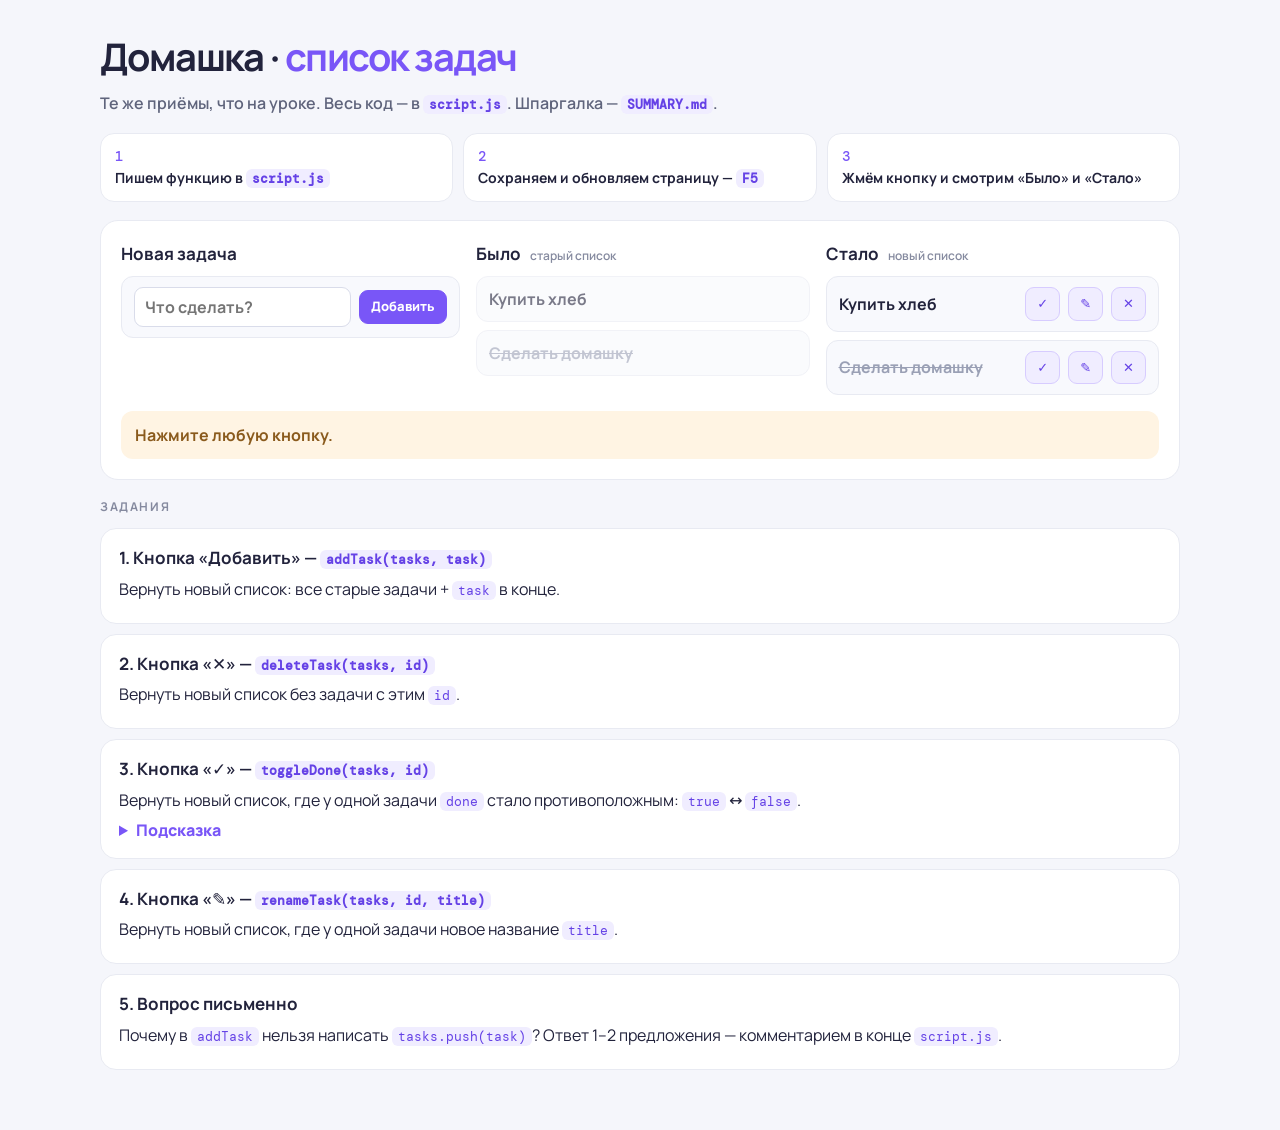
==== commit fe823b41: "Practice: all page JS visible in one script.js, before/after columns instead of hidden checker Co-Au" ====
--- a/materials/homework/index.html
+++ b/materials/homework/index.html
@@ -1,237 +1,71 @@
 <!doctype html>
 <html lang="ru">
 <head>
-<meta charset="UTF-8" />
-<meta name="viewport" content="width=device-width,initial-scale=1" />
-<title>Урок 13 · Домашнее задание</title>
-<link href="https://fonts.googleapis.com/css2?family=DM+Mono:wght@400;500&family=Manrope:wght@500;600;700;800&display=swap" rel="stylesheet">
-<style>
-*{box-sizing:border-box}
-body{margin:0;font-family:Manrope,system-ui,sans-serif;background:#f5f6fb;color:#22233c;padding:28px 18px 60px;line-height:1.5}
-main{max-width:1040px;margin:0 auto;display:flex;flex-direction:column;gap:18px}
-code,pre{font-family:'DM Mono',ui-monospace,monospace}
-h1{margin:0;font-size:clamp(28px,4vw,40px);letter-spacing:-.04em;line-height:1.1}h1 span{color:#7956f7}
-h2{margin:0 0 12px;font-size:12px;letter-spacing:1.6px;color:#858a9f;font-weight:800}
-.lead{color:#5f647c;font-weight:600;margin:6px 0 0;font-size:16px;max-width:760px}
-.card{background:#fff;border:1px solid #e8eaf2;border-radius:18px;padding:20px}
-.steps{display:grid;grid-template-columns:repeat(3,1fr);gap:10px}
-.steps div{background:#fff;border:1px solid #e8eaf2;border-radius:14px;padding:13px 14px;font-weight:700;font-size:14px}
-.steps b{display:block;color:#7956f7;font:500 12px 'DM Mono',monospace;margin-bottom:4px}
-.steps code{background:#f0edff;color:#7951db;padding:1px 5px;border-radius:5px;font-size:12.5px}
-.app{display:grid;grid-template-columns:1fr 1fr;gap:16px}
-.app h3{margin:0 0 10px;font-size:18px;letter-spacing:-.02em;display:flex;justify-content:space-between;align-items:baseline}
-.app h3 small{font-size:12px;color:#858a9f;font-weight:700}
-.list{display:flex;flex-direction:column;gap:8px}
-.row{display:flex;align-items:center;gap:10px;border:1px solid #e8eaf2;background:#f8f9fd;border-radius:12px;padding:10px 12px}
-.row .grow{flex:1;min-width:0}.row strong{display:block;font-size:15px}.row small{color:#858a9f;font-weight:700;font-size:12px}
-.row.done strong{text-decoration:line-through;color:#9aa0b5}
-.empty{border:1px dashed #d9dcea;border-radius:12px;padding:18px;text-align:center;color:#858a9f;font-weight:700}
-button{font:inherit;cursor:pointer;border-radius:9px;border:1px solid #d7ccff;background:#f0edff;color:#6542e6;font-weight:800;font-size:12.5px;padding:7px 11px;white-space:nowrap}
-button:hover{border-color:#7956f7}button.main{background:#7956f7;color:#fff;border-color:#7956f7}button.ghost{background:#fff;border-color:#e8eaf2;color:#22233c}
-input,select{font:inherit;border:1px solid #d9dcea;border-radius:9px;padding:7px 10px;font-size:14px;min-width:0}
-.total{margin-top:10px;display:flex;justify-content:space-between;font-weight:800;font-size:17px;padding:10px 4px 0;border-top:1px solid #eef0f6}
-.status{margin-top:4px;border-radius:12px;padding:12px 14px;font-weight:700;font-size:14px;background:#f8f9fd;color:#5f647c}
-.status.ok{background:#e6f8f1;color:#13704f}.status.bad{background:#fdeef0;color:#b13a4f}.status.wait{background:#fff4e3;color:#8a5a1c}
-.tasks-head{display:flex;justify-content:space-between;align-items:baseline;gap:12px;flex-wrap:wrap}
-#score{font-weight:700;color:#858a9f}#score b{font:500 26px 'DM Mono',monospace;color:#7956f7}
-.tasks{display:flex;flex-direction:column;gap:12px}
-.task{background:#fff;border:1px solid #e8eaf2;border-left:5px solid #d9dcea;border-radius:16px;padding:16px 18px;display:flex;flex-direction:column;gap:10px}
-.task.ok{border-left-color:#2caf8b}.task.bad{border-left-color:#d86078}.task.wait{border-left-color:#e6b65d}
-.task header{display:flex;align-items:center;gap:12px}.task header h3{margin:0;flex:1;font-size:18px;letter-spacing:-.02em}
-.num{width:30px;height:30px;border-radius:9px;background:#f0edff;color:#7956f7;display:grid;place-items:center;font:500 13px 'DM Mono',monospace;flex:none}
-.badge{font-size:12.5px;font-weight:800;border-radius:8px;padding:5px 9px;background:#f3f4f8;white-space:nowrap}
-.task.ok .badge{background:#e6f8f1;color:#13704f}.task.bad .badge{background:#fdeef0;color:#b13a4f}.task.wait .badge{background:#fff4e3;color:#8a5a1c}
-.why{margin:0;font-size:15px}.why b{color:#7956f7}
-.sig{font-size:14px;font-weight:700}.sig code{background:#181b2d;color:#e3e7fa;padding:4px 9px;border-radius:7px;font-size:13.5px}
-.ba{display:grid;grid-template-columns:1fr auto 1fr;gap:10px;align-items:stretch}
-.ba>div:not(.arrow){background:#f8f9fd;border:1px solid #e8eaf2;border-radius:11px;padding:9px 12px;min-width:0}
-.ba small{display:block;font-size:10.5px;letter-spacing:1.4px;font-weight:800;color:#858a9f;margin-bottom:4px}
-.ba pre{margin:0;font-size:12.5px;white-space:pre-wrap;color:#22233c}.ba .arrow{align-self:center;color:#7956f7;font-weight:800;font-size:20px}
-.ba mark{background:#fff1d6;color:#9a5a12;border-radius:4px;padding:0 2px}
-details{font-size:14px}summary{cursor:pointer;font-weight:800;color:#7956f7}details pre{background:#181b2d;color:#e3e7fa;border-radius:10px;padding:10px 12px;margin:8px 0 0;font-size:13px;white-space:pre-wrap}
-.check-msg{margin:0;font-size:13.5px;font-weight:700;color:#61667d}.task.bad .check-msg{color:#b13a4f}.task.ok .check-msg{color:#13704f}
-.note{font-size:13.5px;color:#61667d;font-weight:600;margin:0}
-@media(max-width:760px){.app,.steps{grid-template-columns:1fr}.ba{grid-template-columns:1fr}.ba .arrow{transform:rotate(90deg);justify-self:center}}
-
-</style>
+  <meta charset="UTF-8" />
+  <meta name="viewport" content="width=device-width, initial-scale=1" />
+  <title>Урок 13 · Домашнее задание</title>
+  <link href="https://fonts.googleapis.com/css2?family=DM+Mono:wght@400;500&family=Manrope:wght@500;600;700;800&display=swap" rel="stylesheet">
+  <link rel="stylesheet" href="style.css" />
 </head>
 <body>
-<main>
-  <header>
-    <h1>Домашка · <span>список задач</span></h1>
-    <p class="lead">Те же три приёма, что на уроке, плюс один новый. Каждая кнопка вызывает функцию из <b>script.js</b>. Шпаргалка — <b>SUMMARY.md</b>.</p>
-  </header>
-  <section class="steps">
-    <div><b>1</b>Пишем функцию в <code>script.js</code></div>
-    <div><b>2</b>Сохраняем и обновляем эту страницу — <code>F5</code></div>
-    <div><b>3</b>Жмём кнопку: работает — у задания ✅</div>
-  </section>
-  <section class="card">
-    <h2>СПИСОК ЗАДАЧ</h2>
-    <div class="app">
-      <div><h3>Задачи <small>tasks</small></h3><div class="list" id="tasks"></div></div>
-      <div><h3>Новая задача</h3><div class="row"><input id="newTask" class="grow" placeholder="Что сделать?" maxlength="50" /><button class="main" data-act="add">Добавить</button></div></div>
-    </div>
-    <div class="status" id="status">Нажмите кнопку — здесь будет видно, что сделала ваша функция.</div>
-  </section>
-  <section>
-    <div class="tasks-head"><h2>ЗАДАНИЯ</h2><div id="score"></div></div>
-    <div class="tasks"><article class="task" data-task="addTask"><header><span class="num">1</span><h3>Кнопка «Добавить»</h3><span class="badge">⏳</span></header><p class="why">Вернуть новый список: все старые задачи + <code>task</code> в конце.</p><div class="sig"><code>addTask(tasks, task)</code></div><div class="ba"><div><small>БЫЛО</small><pre>[ Купить хлеб, Сделать домашку ]</pre></div><div class="arrow">→</div><div><small>ДОЛЖНО СТАТЬ</small><pre>[ Купить хлеб, Сделать домашку, <mark>Новая</mark> ]</pre></div></div><details><summary>Подсказка</summary><pre>spread</pre></details><p class="check-msg"></p></article><article class="task" data-task="deleteTask"><header><span class="num">2</span><h3>Кнопка «✕»</h3><span class="badge">⏳</span></header><p class="why">Вернуть новый список без задачи с этим <code>id</code>.</p><div class="sig"><code>deleteTask(tasks, id)</code></div><div class="ba"><div><small>БЫЛО</small><pre>[ Купить хлеб, Сделать домашку ]  ✕ у хлеба</pre></div><div class="arrow">→</div><div><small>ДОЛЖНО СТАТЬ</small><pre>[ Сделать домашку ]</pre></div></div><details><summary>Подсказка</summary><pre>filter</pre></details><p class="check-msg"></p></article><article class="task" data-task="toggleDone"><header><span class="num">3</span><h3>Галочка</h3><span class="badge">⏳</span></header><p class="why">Вернуть новый список, где у одной задачи <code>done</code> стало противоположным: true ↔ false.</p><div class="sig"><code>toggleDone(tasks, id)</code></div><div class="ba"><div><small>БЫЛО</small><pre>☐ Купить хлеб  (done: false)</pre></div><div class="arrow">→</div><div><small>ДОЛЖНО СТАТЬ</small><pre>☑ Купить хлеб  (done: <mark>true</mark>)</pre></div></div><details><summary>Подсказка</summary><pre>map + { ...task, done: !task.done }</pre></details><p class="check-msg"></p></article><article class="task" data-task="renameTask"><header><span class="num">4</span><h3>Кнопка «✎»</h3><span class="badge">⏳</span></header><p class="why">Новое: вернуть новый список, где у одной задачи новое название <code>title</code>.</p><div class="sig"><code>renameTask(tasks, id, title)</code></div><div class="ba"><div><small>БЫЛО</small><pre>Купить хлеб</pre></div><div class="arrow">→</div><div><small>ДОЛЖНО СТАТЬ</small><pre><mark>Купить молоко</mark></pre></div></div><details><summary>Подсказка</summary><pre>Как toggleDone, только меняем title.</pre></details><p class="check-msg"></p></article><article class="task"><header><span class="num">5</span><h3>Вопрос письменно</h3><span class="badge">в script.js</span></header><p class="why">Почему нельзя написать <code>tasks.push(task)</code> в addTask? Ответьте 1–2 предложениями комментарием в конце <b>script.js</b>.</p></article></div>
-  </section>
-</main>
-<script>
-/* Урок 13 · общий помощник страницы: автопроверка + вызов ваших функций из кнопок.
-   Этот файл менять не нужно. */
-(function () {
-  const results = [];
-  const cache = new WeakMap();
-  const ARR = 'Код меняет исходный массив (push, pop, shift, unshift, splice, sort, reverse или arr[i] = …).';
-  function mutation(what) { const e = new Error('Мутация! ' + what + ' Входные данные менять нельзя — верните новый массив/объект.'); e.isMutation = true; throw e; }
-  function protect(x) {
-    if (!x || typeof x !== 'object') return x;
-    if (cache.has(x)) return cache.get(x);
-    const p = new Proxy(x, {
-      get: (t, k) => protect(t[k]),
-      set: (t, k) => mutation(Array.isArray(t) ? ARR : 'Код меняет свойство «' + String(k) + '» исходного объекта.'),
-      deleteProperty: (t, k) => mutation(Array.isArray(t) ? ARR : 'Код удаляет «' + String(k) + '» из исходного объекта.'),
-      defineProperty: () => mutation('Код меняет исходные данные.'),
-    });
-    cache.set(x, p);
-    return p;
-  }
-  const clone = (x) => (x === undefined ? undefined : JSON.parse(JSON.stringify(x)));
-  const same = (a, b) => JSON.stringify(a) === JSON.stringify(b);
-  const fail = (msg) => { throw new Error(msg); };
-  const esc = (s) => String(s).replace(/[&<>"]/g, (c) => ({ '&': '&amp;', '<': '&lt;', '>': '&gt;', '"': '&quot;' }[c]));
-  const taskNo = (name) => { const n = document.querySelector('[data-task="' + name + '"] .num'); return n ? ' Это задание ' + n.textContent + '.' : ''; };
-  const missing = (name) => 'Функция ' + name + ' не найдена. Если вы её написали — откройте консоль (F12): там ошибка в коде.';
-  const errText = (e) => (e.isMutation ? e.message : (e.constructor !== Error ? 'Ошибка в коде: ' + e.message : e.message));
+  <main>
+    <header>
+      <h1>Домашка · <span>список задач</span></h1>
+      <p class="lead">Те же приёмы, что на уроке. Весь код — в <code>script.js</code>. Шпаргалка — <code>SUMMARY.md</code>.</p>
+    </header>
 
-  // Автопроверка одного задания
-  window.check = function (fnName, run) {
-    const fn = window[fnName];
-    if (typeof fn !== 'function') { results.push({ fnName, status: 'wait', msg: missing(fnName) }); return; }
-    try {
-      const out = run(fn, { freeze: (x) => protect(clone(x)), same, fail });
-      if (out === 'wait') results.push({ fnName, status: 'wait', msg: 'Ещё не написана: функция возвращает undefined. Нужен return.' });
-      else results.push({ fnName, status: 'ok', msg: 'Готово! Проверка пройдена.' });
-    } catch (e) {
-      results.push({ fnName, status: 'bad', msg: errText(e) });
-    }
-  };
+    <section class="steps">
+      <div><b>1</b>Пишем функцию в <code>script.js</code></div>
+      <div><b>2</b>Сохраняем и обновляем страницу — <code>F5</code></div>
+      <div><b>3</b>Жмём кнопку и смотрим «Было» и «Стало»</div>
+    </section>
 
-  window.reportChecks = function () {
-    const icon = { ok: '✅', bad: '❌', wait: '⏳' };
-    const ok = results.filter((r) => r.status === 'ok').length;
-    console.log('%cПроверка: ' + ok + ' из ' + results.length, 'font-weight:bold;font-size:14px');
-    results.forEach((r) => console.log(icon[r.status] + ' ' + r.fnName + ' — ' + r.msg));
-    const score = document.getElementById('score');
-    if (score) score.innerHTML = '<b>' + ok + '</b> / ' + results.length + ' готово';
-    results.forEach((r) => {
-      const card = document.querySelector('[data-task="' + r.fnName + '"]');
-      if (!card) return;
-      card.classList.remove('ok', 'bad', 'wait'); card.classList.add(r.status);
-      card.querySelector('.badge').textContent = icon[r.status] + (r.status === 'ok' ? ' готово' : r.status === 'bad' ? ' ошибка' : ' не написано');
-      card.querySelector('.check-msg').textContent = r.msg;
-    });
-  };
+    <section class="card">
+      <div class="columns">
+        <div>
+          <h3>Новая задача</h3>
+          <div class="row"><input id="title" placeholder="Что сделать?" maxlength="50" /><button class="main" id="addButton">Добавить</button></div>
+        </div>
+        <div class="old">
+          <h3>Было <small>старый список</small></h3>
+          <div class="list" id="before"></div>
+        </div>
+        <div>
+          <h3>Стало <small>новый список</small></h3>
+          <div class="list" id="after"></div>
+        </div>
+      </div>
+      <div id="message">Если здесь пусто — в script.js ошибка. Откройте консоль: F12 → Console.</div>
+    </section>
 
-  // Вызов функции ученика из кнопки страницы. Возвращает { value } или { error, kind }
-  window.callStudent = function (fnName, args, expect) {
-    const fn = window[fnName];
-    if (typeof fn !== 'function') return { kind: 'wait', error: missing(fnName) };
-    let value;
-    try { value = fn(...args.map((a) => protect(clone(a)))); } catch (e) { return { kind: 'bad', error: errText(e) }; }
-    if (value === undefined) return { kind: 'wait', error: 'Кнопка пока не работает: ' + fnName + ' ещё пустая (возвращает undefined).' + taskNo(fnName) };
-    value = clone(value);
-    if (expect === 'array' && !Array.isArray(value)) return { kind: 'bad', error: fnName + ' должна вернуть массив.' };
-    if (expect === 'array' && value.some((x) => x == null)) return { kind: 'bad', error: fnName + ' вернула массив с undefined. В map нужен return item для остальных элементов.' };
-    if (expect === 'object' && (typeof value !== 'object' || Array.isArray(value))) return { kind: 'bad', error: fnName + ' должна вернуть объект.' };
-    return { value };
-  };
+    <section>
+      <h2>ЗАДАНИЯ</h2>
+      <div class="tasks">
+        <article class="task">
+          <h3>1. Кнопка «Добавить» — <code>addTask(tasks, task)</code></h3>
+          <p>Вернуть новый список: все старые задачи + <code>task</code> в конце.</p>
+        </article>
+        <article class="task">
+          <h3>2. Кнопка «✕» — <code>deleteTask(tasks, id)</code></h3>
+          <p>Вернуть новый список без задачи с этим <code>id</code>.</p>
+        </article>
+        <article class="task">
+          <h3>3. Кнопка «✓» — <code>toggleDone(tasks, id)</code></h3>
+          <p>Вернуть новый список, где у одной задачи <code>done</code> стало противоположным: <code>true</code> ↔ <code>false</code>.</p>
+          <details><summary>Подсказка</summary><pre>Противоположное значение: !task.done</pre></details>
+        </article>
+        <article class="task">
+          <h3>4. Кнопка «✎» — <code>renameTask(tasks, id, title)</code></h3>
+          <p>Вернуть новый список, где у одной задачи новое название <code>title</code>.</p>
+        </article>
+        <article class="task">
+          <h3>5. Вопрос письменно</h3>
+          <p>Почему в <code>addTask</code> нельзя написать <code>tasks.push(task)</code>? Ответ 1–2 предложения — комментарием в конце <code>script.js</code>.</p>
+        </article>
+      </div>
+    </section>
+  </main>
 
-  // Строка статуса под магазином
-  window.showStatus = function (res, okText) {
-    const el = document.getElementById('status');
-    if (!el) return;
-    el.className = 'status ' + (res.error ? res.kind : 'ok');
-    el.innerHTML = res.error ? (res.kind === 'wait' ? '⏳ ' : '❌ ') + esc(res.error) : '✅ ' + esc(okText);
-  };
-  window.esc = esc;
-})();
-
-</script>
-<script src="./script.js"></script>
-<script>
-(function () {
-
-  const TASKS = [{ id: 1, title: "Купить хлеб", done: false }, { id: 2, title: "Сделать домашку", done: true }];
-  check('addTask', (fn, t) => {
-    const res = fn(t.freeze(TASKS), t.freeze({ id: 3, title: "Новая", done: false }));
-    if (res === undefined) return 'wait';
-    if (!Array.isArray(res) || res.length !== 3 || res[2].id !== 3) t.fail('Должно быть 3 задачи, новая — последней.');
-  });
-  check('deleteTask', (fn, t) => {
-    const res = fn(t.freeze(TASKS), 1);
-    if (res === undefined) return 'wait';
-    if (!Array.isArray(res) || !t.same(res, [TASKS[1]])) t.fail('Без задачи id 1 должна остаться только «Сделать домашку».');
-  });
-  check('toggleDone', (fn, t) => {
-    const res = fn(t.freeze(TASKS), 1);
-    if (res === undefined) return 'wait';
-    if (!Array.isArray(res) || res.includes(undefined)) t.fail('Нужен массив без undefined: остальные задачи вернуть как есть.');
-    if (res[0].done !== true) t.fail('У задачи 1 done должно стать true.');
-    if (res[1].done !== true) t.fail('Задача 2 не должна меняться.');
-  });
-  check('renameTask', (fn, t) => {
-    const res = fn(t.freeze(TASKS), 1, 'Купить молоко');
-    if (res === undefined) return 'wait';
-    if (!Array.isArray(res) || res.includes(undefined)) t.fail('Нужен массив без undefined.');
-    if (res[0].title !== 'Купить молоко' || res[0].done !== false) t.fail('У задачи 1 новое название, done прежний.');
-    if (res[1].title !== 'Сделать домашку') t.fail('Задача 2 не должна меняться.');
-  });
-  reportChecks();
-})();
-</script>
-<script>
-(function () {
-
-  let tasks = [{ id: 1, title: "Купить хлеб", done: false }, { id: 2, title: "Сделать домашку", done: true }];
-  let nextId = 3;
-  function render() {
-    document.getElementById('tasks').innerHTML = tasks.length ? tasks.map((x) =>
-      '<div class="row ' + (x.done ? 'done' : '') + '"><input type="checkbox" data-act="toggle" data-id="' + x.id + '" ' + (x.done ? 'checked' : '') + ' /><div class="grow"><strong>' + esc(x.title) + '</strong><small>id ' + x.id + '</small></div><button class="ghost" data-act="rename" data-id="' + x.id + '">✎</button><button class="ghost" data-act="delete" data-id="' + x.id + '">✕</button></div>').join('')
-      : '<div class="empty">Задач нет</div>';
-  }
-  document.querySelector('.app').addEventListener('click', (e) => {
-    const b = e.target.closest('[data-act]');
-    if (!b) return;
-    const id = Number(b.dataset.id), act = b.dataset.act;
-    let res, text;
-    if (act === 'add') {
-      const input = document.getElementById('newTask'), title = input.value.trim();
-      if (!title) { showStatus({ kind: 'wait', error: 'Введите текст задачи.' }); input.focus(); return; }
-      res = callStudent('addTask', [tasks, { id: nextId, title, done: false }], 'array');
-      text = 'addTask — задача добавлена.';
-      if (!res.error) { nextId++; input.value = ''; }
-    } else if (act === 'toggle') {
-      e.preventDefault();
-      res = callStudent('toggleDone', [tasks, id], 'array'); text = 'toggleDone — переключено.';
-    } else if (act === 'delete') {
-      res = callStudent('deleteTask', [tasks, id], 'array'); text = 'deleteTask — удалено.';
-    } else if (act === 'rename') {
-      const old = tasks.find((x) => x.id === id);
-      const title = (prompt('Новое название', old ? old.title : '') || '').trim();
-      if (!title) return;
-      res = callStudent('renameTask', [tasks, id, title], 'array'); text = 'renameTask — переименовано.';
-    }
-    if (!res.error) tasks = res.value;
-    showStatus(res, text);
-    render();
-  });
-  document.getElementById('newTask').addEventListener('keydown', (e) => { if (e.key === 'Enter') document.querySelector('[data-act=add]').click(); });
-  render();
-})();
-</script>
+  <script src="script.js"></script>
 </body>
 </html>
--- a/materials/homework/style.css
+++ b/materials/homework/style.css
@@ -0,0 +1,39 @@
+* { box-sizing: border-box; }
+body { margin: 0; font-family: Manrope, system-ui, sans-serif; background: #f5f6fb; color: #22233c; padding: 28px 18px 60px; line-height: 1.5; }
+main { max-width: 1080px; margin: 0 auto; display: flex; flex-direction: column; gap: 18px; }
+code, pre { font-family: "DM Mono", ui-monospace, monospace; }
+h1 { margin: 0; font-size: clamp(28px, 4vw, 38px); letter-spacing: -0.04em; }
+h1 span { color: #7956f7; }
+h2 { margin: 0 0 12px; font-size: 12px; letter-spacing: 1.6px; color: #858a9f; }
+h3 { margin: 0 0 10px; font-size: 17px; }
+h3 small { color: #858a9f; font-weight: 600; font-size: 12px; margin-left: 6px; }
+.lead { margin: 6px 0 0; color: #5f647c; font-weight: 600; font-size: 16px; }
+.card { background: #fff; border: 1px solid #e8eaf2; border-radius: 18px; padding: 20px; }
+.steps { display: grid; grid-template-columns: repeat(3, 1fr); gap: 10px; }
+.steps div { background: #fff; border: 1px solid #e8eaf2; border-radius: 14px; padding: 12px 14px; font-weight: 700; font-size: 14px; }
+.steps b { display: block; color: #7956f7; font-family: "DM Mono", monospace; font-weight: 500; }
+.steps code, .task code, .lead code { background: #f0edff; color: #6542e6; padding: 1px 6px; border-radius: 6px; font-size: 13px; }
+.columns { display: grid; grid-template-columns: 1fr 1fr 1fr; gap: 16px; }
+.list { display: flex; flex-direction: column; gap: 8px; }
+.row { display: flex; align-items: center; gap: 8px; border: 1px solid #e8eaf2; background: #f8f9fd; border-radius: 12px; padding: 10px 12px; font-weight: 700; }
+.row span { flex: 1; }
+.row small { color: #858a9f; font-weight: 600; }
+.row.done span { text-decoration: line-through; color: #9aa0b5; }
+.row.bad { background: #fdeef0; border-color: #f2b8c3; color: #b13a4f; }
+.old .row { opacity: 0.6; }
+.empty { border: 1px dashed #d9dcea; border-radius: 12px; padding: 16px; text-align: center; color: #858a9f; font-weight: 700; }
+button { font: inherit; font-weight: 800; font-size: 13px; cursor: pointer; border-radius: 9px; border: 1px solid #d7ccff; background: #f0edff; color: #6542e6; padding: 6px 11px; }
+button:hover { border-color: #7956f7; }
+button.main { background: #7956f7; color: #fff; border-color: #7956f7; }
+input { font: inherit; border: 1px solid #d9dcea; border-radius: 9px; padding: 7px 10px; flex: 1; min-width: 0; }
+.total { margin-top: 10px; font-weight: 800; }
+#message { margin-top: 16px; border-radius: 12px; padding: 12px 14px; font-weight: 700; background: #fff4e3; color: #8a5a1c; }
+#message.ok { background: #e6f8f1; color: #13704f; }
+#message.bad { background: #fdeef0; color: #b13a4f; }
+.tasks { display: flex; flex-direction: column; gap: 10px; }
+.task { background: #fff; border: 1px solid #e8eaf2; border-radius: 16px; padding: 16px 18px; }
+.task h3 { margin-bottom: 6px; }
+.task p { margin: 0 0 6px; }
+.task pre { margin: 8px 0 0; background: #181b2d; color: #e3e7fa; border-radius: 10px; padding: 10px 12px; font-size: 13px; white-space: pre-wrap; }
+details summary { cursor: pointer; font-weight: 800; color: #7956f7; }
+@media (max-width: 800px) { .columns, .steps { grid-template-columns: 1fr; } }
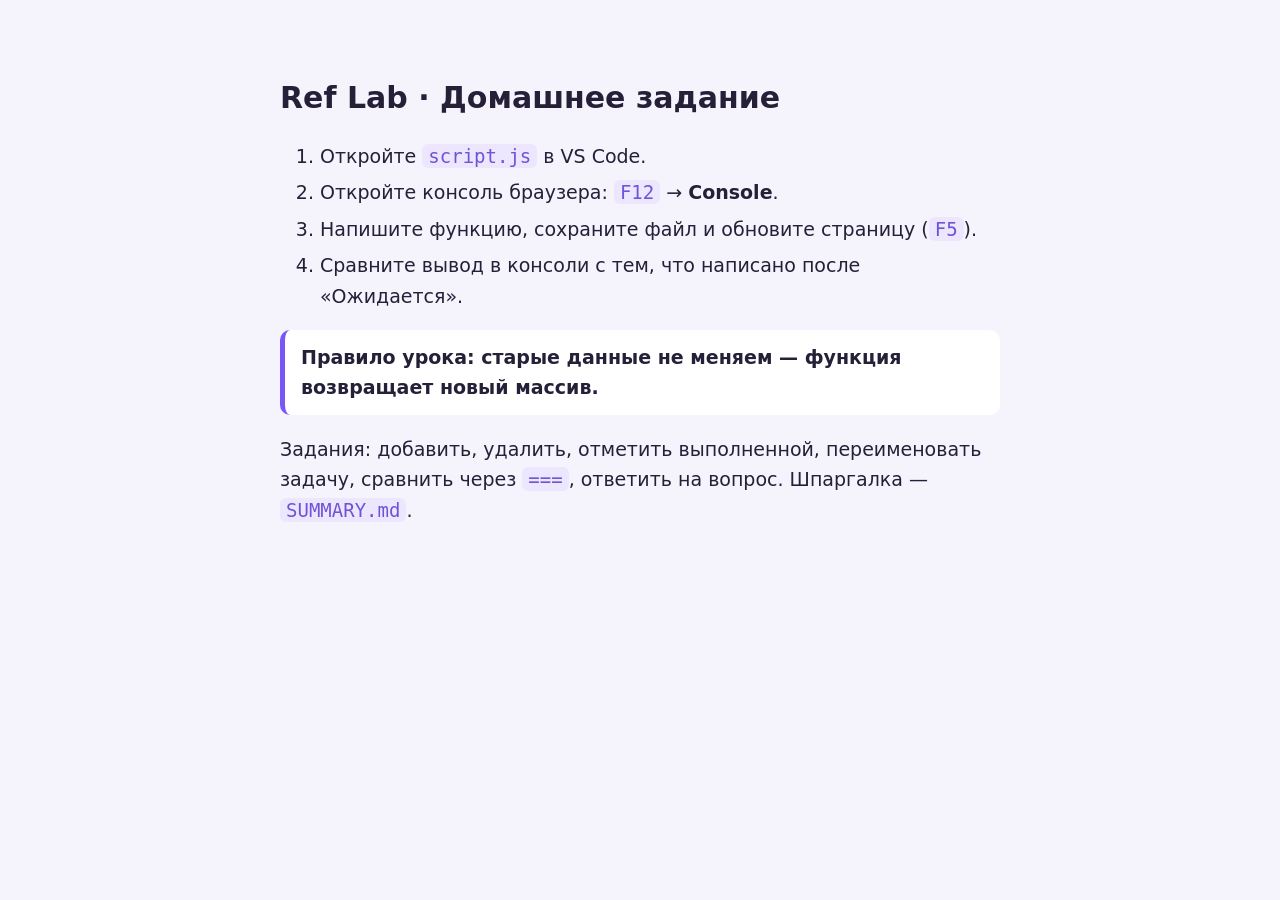
==== commit 65e37a06: "Practice in console only (lesson 11 format), no untaught DOM/JSON; drop JSON and toSorted from slide" ====
--- a/materials/homework/index.html
+++ b/materials/homework/index.html
@@ -1,71 +1,27 @@
 <!doctype html>
 <html lang="ru">
 <head>
-  <meta charset="UTF-8" />
+  <meta charset="utf-8" />
   <meta name="viewport" content="width=device-width, initial-scale=1" />
-  <title>Урок 13 · Домашнее задание</title>
-  <link href="https://fonts.googleapis.com/css2?family=DM+Mono:wght@400;500&family=Manrope:wght@500;600;700;800&display=swap" rel="stylesheet">
-  <link rel="stylesheet" href="style.css" />
+  <title>JS 13 · Домашнее задание</title>
+  <style>
+    body { font: 19px/1.6 system-ui, sans-serif; max-width: 720px; margin: 50px auto; padding: 24px; background: #f5f3fc; color: #252038; }
+    h1 { font-size: 30px; margin: 0 0 16px; }
+    code { color: #7054d6; background: #ece7ff; padding: 1px 6px; border-radius: 6px; }
+    li { margin-bottom: 6px; }
+    .rule { background: #fff; border-left: 5px solid #7956f7; padding: 12px 16px; border-radius: 10px; font-weight: 600; }
+  </style>
 </head>
 <body>
-  <main>
-    <header>
-      <h1>Домашка · <span>список задач</span></h1>
-      <p class="lead">Те же приёмы, что на уроке. Весь код — в <code>script.js</code>. Шпаргалка — <code>SUMMARY.md</code>.</p>
-    </header>
-
-    <section class="steps">
-      <div><b>1</b>Пишем функцию в <code>script.js</code></div>
-      <div><b>2</b>Сохраняем и обновляем страницу — <code>F5</code></div>
-      <div><b>3</b>Жмём кнопку и смотрим «Было» и «Стало»</div>
-    </section>
-
-    <section class="card">
-      <div class="columns">
-        <div>
-          <h3>Новая задача</h3>
-          <div class="row"><input id="title" placeholder="Что сделать?" maxlength="50" /><button class="main" id="addButton">Добавить</button></div>
-        </div>
-        <div class="old">
-          <h3>Было <small>старый список</small></h3>
-          <div class="list" id="before"></div>
-        </div>
-        <div>
-          <h3>Стало <small>новый список</small></h3>
-          <div class="list" id="after"></div>
-        </div>
-      </div>
-      <div id="message">Если здесь пусто — в script.js ошибка. Откройте консоль: F12 → Console.</div>
-    </section>
-
-    <section>
-      <h2>ЗАДАНИЯ</h2>
-      <div class="tasks">
-        <article class="task">
-          <h3>1. Кнопка «Добавить» — <code>addTask(tasks, task)</code></h3>
-          <p>Вернуть новый список: все старые задачи + <code>task</code> в конце.</p>
-        </article>
-        <article class="task">
-          <h3>2. Кнопка «✕» — <code>deleteTask(tasks, id)</code></h3>
-          <p>Вернуть новый список без задачи с этим <code>id</code>.</p>
-        </article>
-        <article class="task">
-          <h3>3. Кнопка «✓» — <code>toggleDone(tasks, id)</code></h3>
-          <p>Вернуть новый список, где у одной задачи <code>done</code> стало противоположным: <code>true</code> ↔ <code>false</code>.</p>
-          <details><summary>Подсказка</summary><pre>Противоположное значение: !task.done</pre></details>
-        </article>
-        <article class="task">
-          <h3>4. Кнопка «✎» — <code>renameTask(tasks, id, title)</code></h3>
-          <p>Вернуть новый список, где у одной задачи новое название <code>title</code>.</p>
-        </article>
-        <article class="task">
-          <h3>5. Вопрос письменно</h3>
-          <p>Почему в <code>addTask</code> нельзя написать <code>tasks.push(task)</code>? Ответ 1–2 предложения — комментарием в конце <code>script.js</code>.</p>
-        </article>
-      </div>
-    </section>
-  </main>
-
+  <h1>Ref Lab · Домашнее задание</h1>
+  <ol>
+    <li>Откройте <code>script.js</code> в VS Code.</li>
+    <li>Откройте консоль браузера: <code>F12</code> → <b>Console</b>.</li>
+    <li>Напишите функцию, сохраните файл и обновите страницу (<code>F5</code>).</li>
+    <li>Сравните вывод в консоли с тем, что написано после «Ожидается».</li>
+  </ol>
+  <p class="rule">Правило урока: старые данные не меняем — функция возвращает новый массив.</p>
+  <p>Задания: добавить, удалить, отметить выполненной, переименовать задачу, сравнить через <code>===</code>, ответить на вопрос. Шпаргалка — <code>SUMMARY.md</code>.</p>
   <script src="script.js"></script>
 </body>
 </html>
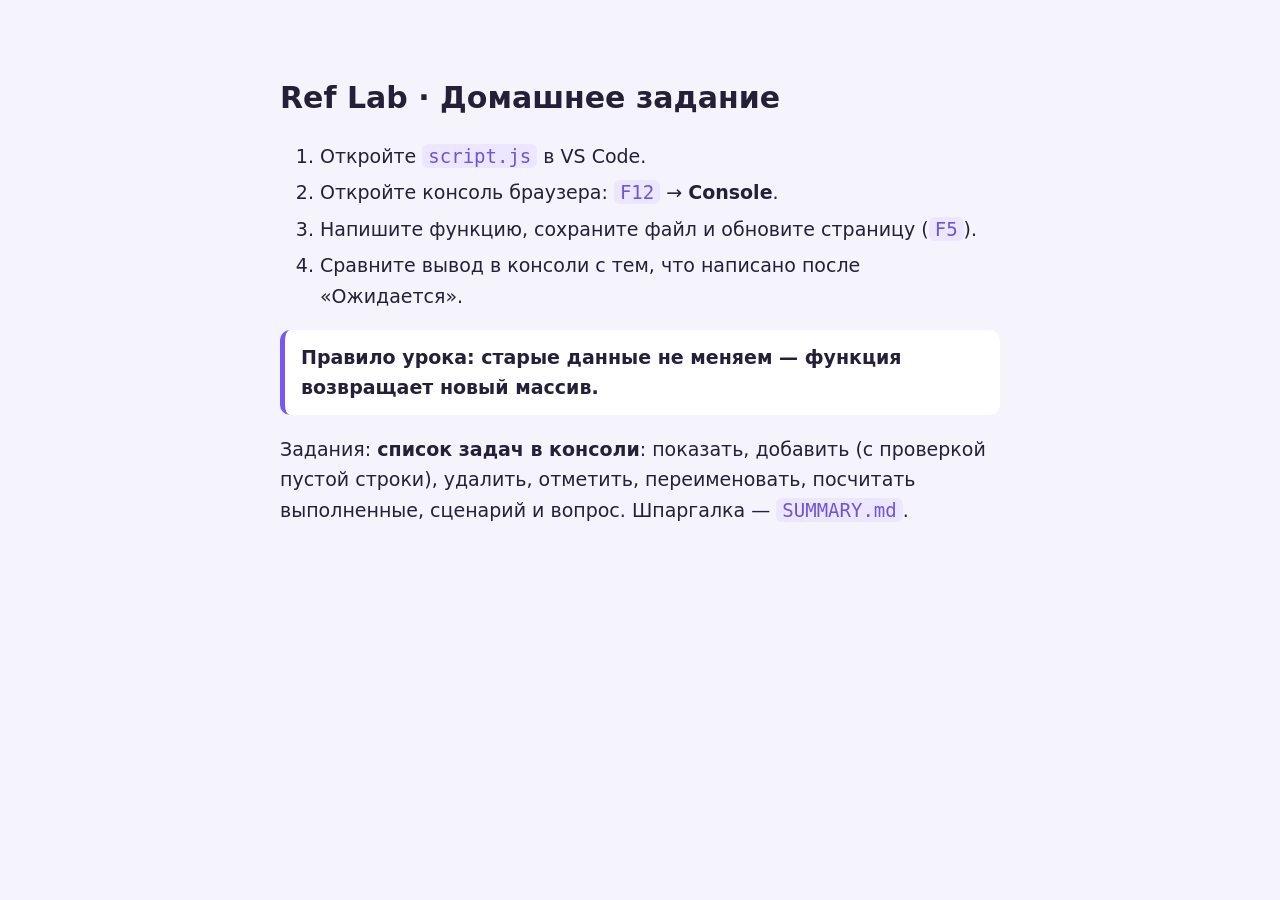
==== commit 5525354f: "Joint practice: 8-step shop scenario reusing lessons 1–12 + teacher guide; solo and homework mirror " ====
--- a/materials/homework/index.html
+++ b/materials/homework/index.html
@@ -21,7 +21,7 @@
     <li>Сравните вывод в консоли с тем, что написано после «Ожидается».</li>
   </ol>
   <p class="rule">Правило урока: старые данные не меняем — функция возвращает новый массив.</p>
-  <p>Задания: добавить, удалить, отметить выполненной, переименовать задачу, сравнить через <code>===</code>, ответить на вопрос. Шпаргалка — <code>SUMMARY.md</code>.</p>
+  <p>Задания: <b>список задач в консоли</b>: показать, добавить (с проверкой пустой строки), удалить, отметить, переименовать, посчитать выполненные, сценарий и вопрос. Шпаргалка — <code>SUMMARY.md</code>.</p>
   <script src="script.js"></script>
 </body>
 </html>
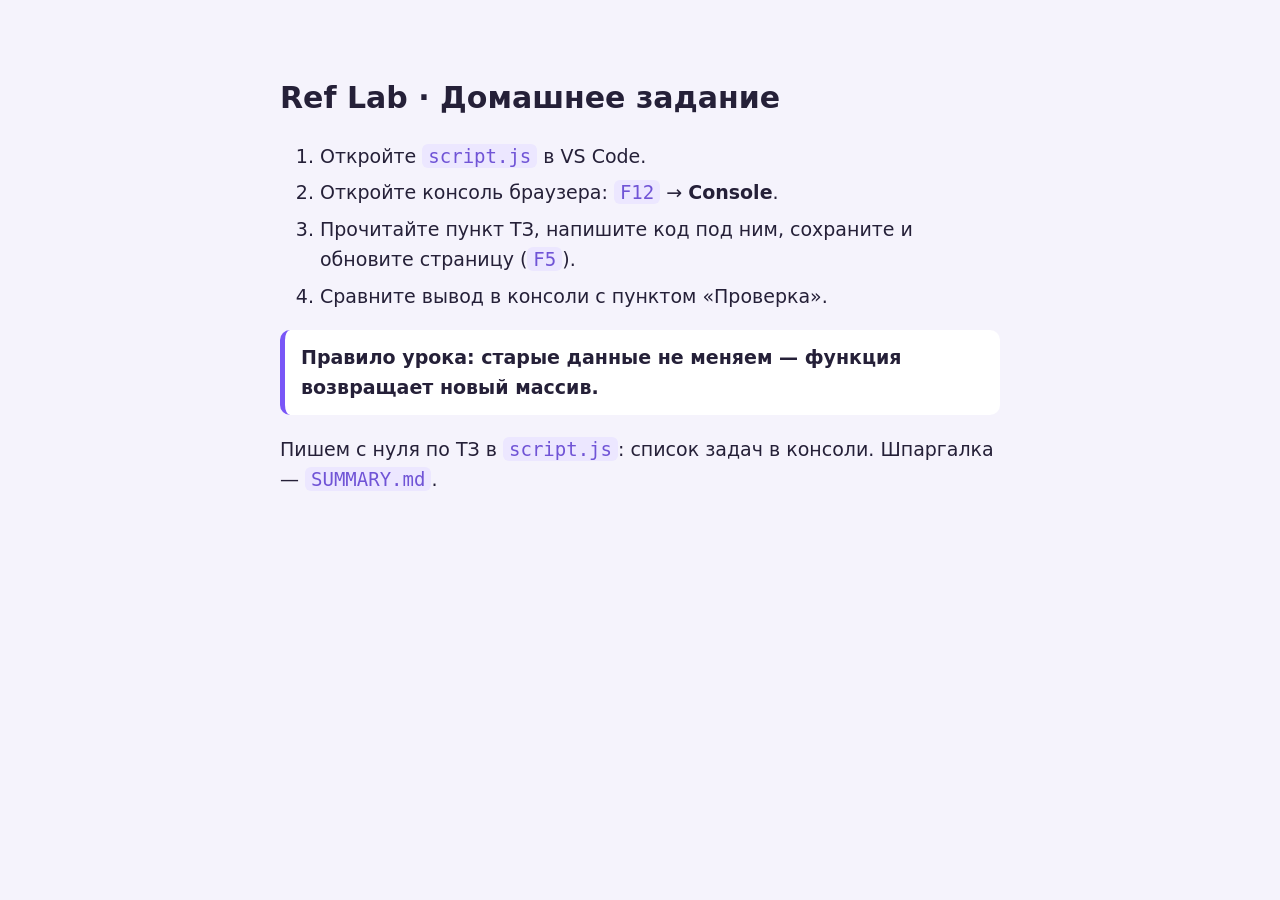
==== commit 1ccb16c6: "Practice files are comment-only specs (ТЗ): students write all code from scratch Co-Authored-By: Cla" ====
--- a/materials/homework/index.html
+++ b/materials/homework/index.html
@@ -17,11 +17,11 @@
   <ol>
     <li>Откройте <code>script.js</code> в VS Code.</li>
     <li>Откройте консоль браузера: <code>F12</code> → <b>Console</b>.</li>
-    <li>Напишите функцию, сохраните файл и обновите страницу (<code>F5</code>).</li>
-    <li>Сравните вывод в консоли с тем, что написано после «Ожидается».</li>
+    <li>Прочитайте пункт ТЗ, напишите код под ним, сохраните и обновите страницу (<code>F5</code>).</li>
+    <li>Сравните вывод в консоли с пунктом «Проверка».</li>
   </ol>
   <p class="rule">Правило урока: старые данные не меняем — функция возвращает новый массив.</p>
-  <p>Задания: <b>список задач в консоли</b>: показать, добавить (с проверкой пустой строки), удалить, отметить, переименовать, посчитать выполненные, сценарий и вопрос. Шпаргалка — <code>SUMMARY.md</code>.</p>
+  <p>Пишем с нуля по ТЗ в <code>script.js</code>: список задач в консоли. Шпаргалка — <code>SUMMARY.md</code>.</p>
   <script src="script.js"></script>
 </body>
 </html>
